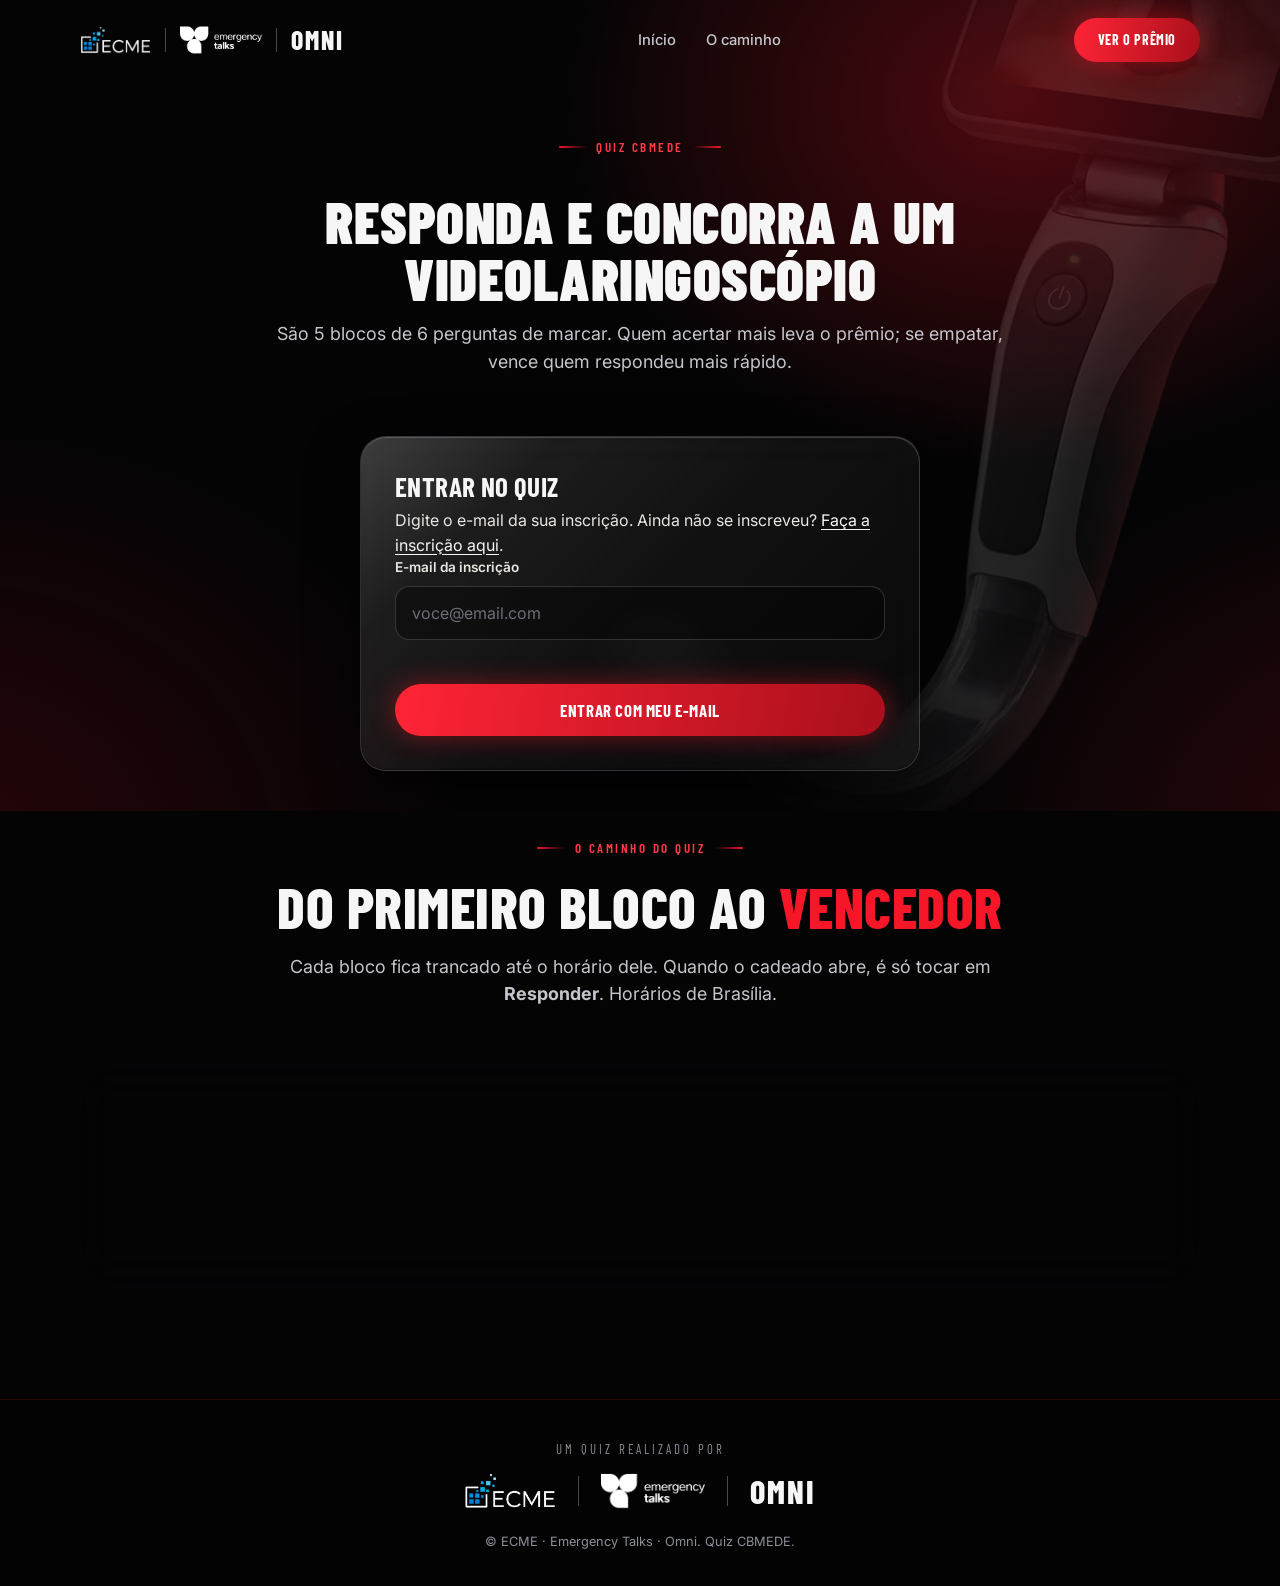
==== quiz.html @ 7b74f17c "Páginas separadas de inscrição e quiz, foto do videolaringoscópio, marcas no topo e rodapé, prêmio d" ====
<!DOCTYPE html>
<html lang="pt-BR">
<head>
<meta charset="UTF-8" />
<meta name="viewport" content="width=device-width, initial-scale=1.0" />
<title>Quiz CBMEDE · Responder ao quiz</title>
<meta name="description" content="Responda aos blocos de perguntas do Quiz CBMEDE e concorra a um videolaringoscópio." />
<meta name="robots" content="noindex" />
<meta name="theme-color" content="#040405" />
<link rel="icon" href="data:image/svg+xml,%3Csvg xmlns='http://www.w3.org/2000/svg' viewBox='0 0 32 32'%3E%3Crect width='32' height='32' rx='8' fill='%23040405'/%3E%3Cpath d='M3 17h5l2-7 3 13 3-9 2 3h8' fill='none' stroke='%23F51627' stroke-width='2' stroke-linecap='round' stroke-linejoin='round'/%3E%3C/svg%3E" />
<link rel="preconnect" href="https://fonts.googleapis.com" />
<link rel="preconnect" href="https://fonts.gstatic.com" crossorigin />
<link href="https://fonts.googleapis.com/css2?family=Barlow+Condensed:wght@400;500;600;700;800;900&family=Inter:wght@400;500;600;700&display=swap" rel="stylesheet" />
<link rel="stylesheet" href="css/estilo.css" />
</head>
<body data-page="quiz">
<div class="teste-flag">MODO TESTE · todos os blocos liberados</div>
<header class="header">
  <div class="container nav">
    <a href="index.html" class="brands" aria-label="Quiz CBMEDE: ECME, Emergency Talks e Omni"><img class="br-ecme" src="img/ecme.png" alt="ECME" /><i class="br-sep"></i><img src="img/emergency-logo.png" alt="Emergency Talks" /><i class="br-sep"></i><span class="br-word">Omni</span></a>
    <nav class="nav-links" aria-label="Seções">
      <a href="index.html">Início</a>
      <a href="#caminho">O caminho</a>
    </nav>
    <div class="nav-cta"><a href="index.html#premios" class="btn btn-primary">Ver o prêmio</a></div>
    <button class="hamburger" id="hamburger" aria-label="Abrir menu"><svg viewBox="0 0 24 24" fill="none" stroke="currentColor" stroke-width="2" stroke-linecap="round"><path d="M4 7h16M4 12h16M4 17h16"/></svg></button>
  </div>
</header>
<div class="mobile-menu" id="mobileMenu">
  <button class="mm-close" id="mmClose" aria-label="Fechar menu"><svg width="20" height="20" viewBox="0 0 24 24" fill="none" stroke="currentColor" stroke-width="2" stroke-linecap="round"><path d="M6 6l12 12M18 6L6 18"/></svg></button>
  <a href="index.html">Início</a>
  <a href="#caminho">O caminho</a>
  <a href="index.html#premios" class="btn btn-primary">Ver o prêmio</a>
</div>


<main id="topo">
<!-- ACESSO AO QUIZ -->
<section class="quiz-top">
  <div class="hero-fx" aria-hidden="true"><img class="hero-vl" src="img/videolaringoscopio.png" alt="" /><div class="hero-aurora"></div></div>
  <div class="container">
    <div class="section-head center">
      <span class="eyebrow center">Quiz CBMEDE</span>
      <h1 class="quiz-h1">Responda e concorra a um <span class="accent">videolaringoscópio</span></h1>
      <p class="lead">São 5 blocos de 6 perguntas de marcar. Quem acertar mais leva o prêmio; se empatar, vence quem respondeu mais rápido.</p>
    </div>

    <div class="quiz-acesso glass" id="quizAcesso">
      <!-- já inscrito neste aparelho -->
      <div id="acessoOk" hidden></div>
      <!-- entrar com o e-mail da inscrição -->
      <form id="formEntrar" novalidate>
        <h3>Entrar no quiz</h3>
        <p class="fc-sub">Digite o e-mail da sua inscrição. Ainda não se inscreveu? <a href="index.html#inscricao" class="link-u">Faça a inscrição aqui</a>.</p>
        <div class="f-field"><label for="fEmail2">E-mail da inscrição</label><input id="fEmail2" name="email" type="email" autocomplete="email" inputmode="email" placeholder="voce@email.com" /></div>
        <p class="f-msg" id="msgEntrar" role="alert"></p>
        <button type="submit" class="btn btn-primary btn-block">Entrar com meu e-mail</button>
      </form>
    </div>

    <div class="quiz-agora" id="quizAgora" hidden></div>
  </div>
</section>

<!-- CAMINHO DO QUIZ -->
<section id="caminho" style="padding-top:20px">
  <div class="container">
    <div class="section-head center">
      <span class="eyebrow center">O caminho do quiz</span>
      <h2>Do primeiro bloco ao <span class="accent">vencedor</span></h2>
      <p class="lead">Cada bloco fica trancado até o horário dele. Quando o cadeado abre, é só tocar em <b>Responder</b>. Horários de Brasília.</p>
    </div>
    <div class="trilha glass" id="trilha" aria-live="polite"></div>
  </div>
</section>
</main>

<footer>
  <div class="container">
    <p class="foot-tag">Um quiz realizado por</p>
    <div class="brands brands-foot"><img class="br-ecme" src="img/ecme.png" alt="ECME" /><i class="br-sep"></i><img src="img/emergency-logo.png" alt="Emergency Talks" /><i class="br-sep"></i><span class="br-word">Omni</span></div>
    <p class="foot-copy">© ECME · Emergency Talks · Omni. Quiz CBMEDE.</p>
  </div>
</footer>

<!-- MODAL DO QUIZ -->
<div class="qz-modal" id="quizModal" hidden role="dialog" aria-modal="true" aria-label="Bloco do quiz">
  <div class="qz-card glass">
    <button class="qz-x" id="quizFechar" aria-label="Fechar"><svg viewBox="0 0 24 24" fill="none" stroke="currentColor" stroke-width="2.2" stroke-linecap="round"><path d="M6 6l12 12M18 6L6 18"/></svg></button>
    <div id="quizCorpo"></div>
  </div>
</div>
<div class="toast" id="toast" role="status" aria-live="polite"></div>

<script src="js/config.js"></script>
<script src="js/perguntas-demo.js"></script>
<script src="js/quiz.js"></script>
</body>
</html>
---- css/estilo.css ----
:root{
  --black:#040405;--black2:#0a0a0c;--graphite:#16161a;
  --red:#F51627;--red-dark:#A90F1B;--red-deep:#6F0710;--red-light:#FF3A49;
  --white:#F6F6F7;--white-warm:#EAE6E2;--gray-light:#C5C6CC;--gray-mid:#8E9098;
  --gold:#E8C9A0;--green:#3BD67A;
  --glass-bg:linear-gradient(135deg,rgba(255,255,255,.085),rgba(255,255,255,.022));
  --glass-bg-red:linear-gradient(135deg,rgba(245,22,39,.14),rgba(245,22,39,.03));
  --glass-border:rgba(255,255,255,.14);
  --glass-blur:blur(22px) saturate(150%);
  --glass-shadow:0 18px 50px rgba(0,0,0,.5),inset 0 1px 0 rgba(255,255,255,.2),inset 0 -1px 1px rgba(0,0,0,.35);
  --font-head:'Barlow Condensed',-apple-system,BlinkMacSystemFont,sans-serif;
  --font-body:'Inter',-apple-system,BlinkMacSystemFont,'Segoe UI',Helvetica,Arial,sans-serif;
  --maxw:1200px;--radius:22px;--glow:0 0 26px rgba(245,22,39,.45);--ease:cubic-bezier(.22,.61,.36,1);
}
*{margin:0;padding:0;box-sizing:border-box}
html{scroll-behavior:smooth;scroll-padding-top:90px;-webkit-text-size-adjust:100%}
body{font-family:var(--font-body);background:var(--black);color:var(--white-warm);line-height:1.55;overflow-x:hidden;-webkit-font-smoothing:antialiased}
body.no-scroll{overflow:hidden}
img{max-width:100%;display:block}
a{color:inherit;text-decoration:none}
ul{list-style:none}
button{font-family:inherit;cursor:pointer;border:none;background:none;color:inherit}
[hidden]{display:none!important}
::selection{background:var(--red);color:#fff}

h1,h2,h3,.eyebrow{font-family:var(--font-head);text-transform:uppercase}
h1{font-weight:900;line-height:.98;letter-spacing:.5px;color:var(--white)}
h2{font-weight:800;font-size:clamp(2.1rem,4.8vw,3.6rem);line-height:1.04;letter-spacing:.5px;color:var(--white)}
h2 .accent{color:var(--red)}
h3{font-weight:700;font-size:clamp(1.25rem,2.4vw,1.6rem);line-height:1.15;letter-spacing:.4px;color:var(--white)}
p{font-size:clamp(1rem,1.15vw,1.1rem)}
.lead{font-size:clamp(1.05rem,1.4vw,1.25rem);color:var(--gray-light)}
.eyebrow{display:inline-flex;align-items:center;gap:.6rem;font-weight:600;font-size:.82rem;letter-spacing:2.5px;color:var(--red-light)}
.eyebrow::before{content:"";width:28px;height:2px;background:linear-gradient(90deg,var(--red),transparent);border-radius:2px}
.eyebrow.center::after{content:"";width:28px;height:2px;background:linear-gradient(270deg,var(--red),transparent);border-radius:2px}
.container{width:100%;max-width:var(--maxw);margin:0 auto;padding:0 clamp(16px,5vw,40px)}
section{position:relative;padding:clamp(72px,9vw,120px) 0;z-index:1}
.section-head{max-width:780px;margin-bottom:clamp(40px,5vw,60px)}
.section-head.center{margin-left:auto;margin-right:auto;text-align:center}
.section-head .eyebrow{margin-bottom:18px}
.section-head h2{margin-bottom:16px}
.divider{height:1px;border:0;background:linear-gradient(90deg,transparent,rgba(245,22,39,.4),transparent);max-width:var(--maxw);margin:0 auto;position:relative;z-index:1}

/* ===== vidro ===== */
.glass{position:relative;background:var(--glass-bg);backdrop-filter:var(--glass-blur);-webkit-backdrop-filter:var(--glass-blur);border:1px solid var(--glass-border);border-radius:var(--radius);box-shadow:var(--glass-shadow);overflow:hidden}
.glass::before{content:"";position:absolute;inset:0;border-radius:inherit;pointer-events:none;background:linear-gradient(135deg,rgba(255,255,255,.2) 0%,rgba(255,255,255,.04) 22%,transparent 50%);opacity:.8}
.glass>*{position:relative;z-index:1}
.glass-red{background:var(--glass-bg-red);border-color:rgba(245,22,39,.34)}

/* ===== botões ===== */
.btn{display:inline-flex;align-items:center;justify-content:center;gap:.6rem;font-family:var(--font-head);font-weight:700;text-transform:uppercase;letter-spacing:.6px;font-size:1.05rem;padding:16px 34px;border-radius:999px;transition:transform .25s var(--ease),box-shadow .3s var(--ease),background .3s var(--ease),opacity .2s;white-space:nowrap;position:relative;overflow:hidden;text-align:center}
.btn svg{width:19px;height:19px;flex-shrink:0}
.btn-primary{color:#fff;background:linear-gradient(100deg,#FF2436 0%,#A90F1B 100%);box-shadow:var(--glow);animation:pulseGlow 2.8s ease-in-out infinite}
.btn-primary::after{content:"";position:absolute;inset:0;background:linear-gradient(120deg,transparent 30%,rgba(255,255,255,.28) 50%,transparent 70%);transform:translateX(-120%);transition:transform .7s var(--ease)}
.btn-primary:hover{background:linear-gradient(100deg,#FF3A49 0%,#F51627 100%);transform:translateY(-2px);box-shadow:0 0 38px rgba(245,22,39,.65)}
.btn-primary:hover::after{transform:translateX(120%)}
.btn-primary:disabled{opacity:.45;animation:none;box-shadow:none;transform:none;cursor:not-allowed}
@keyframes pulseGlow{0%,100%{box-shadow:0 0 16px rgba(245,22,39,.35)}50%{box-shadow:0 0 32px rgba(245,22,39,.62)}}
.btn-glass{color:var(--white);background:var(--glass-bg);backdrop-filter:var(--glass-blur);-webkit-backdrop-filter:var(--glass-blur);border:1px solid var(--glass-border)}
.btn-glass:hover{background:linear-gradient(135deg,rgba(255,255,255,.16),rgba(255,255,255,.05));transform:translateY(-2px)}
.btn-sm{padding:11px 22px;font-size:.92rem;animation:none}
.btn-lg{padding:19px 46px;font-size:1.15rem}
.btn-block{width:100%;white-space:normal}

/* ===== fundo animado ===== */
.bg-fx{position:fixed;inset:0;pointer-events:none;z-index:0;overflow:hidden}
.blob{position:absolute;border-radius:50%;filter:blur(70px);opacity:.55;mix-blend-mode:screen;will-change:transform}
.blob.b1{width:46vw;height:46vw;top:-12%;right:-8%;background:radial-gradient(circle at 35% 35%,rgba(245,22,39,.9),rgba(169,15,27,.25) 55%,transparent 72%);animation:drift1 22s ease-in-out infinite}
.blob.b2{width:40vw;height:40vw;bottom:-14%;left:-10%;background:radial-gradient(circle,rgba(111,7,16,.85),rgba(245,22,39,.18) 55%,transparent 72%);animation:drift2 27s ease-in-out infinite}
.blob.b3{width:30vw;height:30vw;top:38%;left:42%;background:radial-gradient(circle,rgba(245,22,39,.45),transparent 68%);animation:drift3 19s ease-in-out infinite}
@keyframes drift1{0%,100%{transform:translate(0,0) scale(1)}50%{transform:translate(-7vw,6vh) scale(1.18)}}
@keyframes drift2{0%,100%{transform:translate(0,0) scale(1)}50%{transform:translate(6vw,-5vh) scale(1.22)}}
@keyframes drift3{0%,100%{transform:translate(0,0) scale(1)}33%{transform:translate(5vw,4vh) scale(1.1)}66%{transform:translate(-4vw,-6vh) scale(.92)}}
.bg-grain{position:absolute;inset:0;opacity:.5;background:repeating-linear-gradient(0deg,rgba(255,255,255,.015) 0 1px,transparent 1px 3px);mix-blend-mode:overlay}

/* ===== header ===== */
.header{position:fixed;top:0;left:0;right:0;z-index:100;transition:background .35s,padding .35s,border-color .35s;border-bottom:1px solid transparent;padding:18px 0}
.header.scrolled{background:rgba(4,4,5,.62);backdrop-filter:blur(16px) saturate(150%);-webkit-backdrop-filter:blur(16px) saturate(150%);border-bottom-color:rgba(245,22,39,.2);padding:12px 0}
.nav{display:flex;align-items:center;justify-content:space-between;gap:20px}
.logo img{height:34px;width:auto}
.nav-links{display:flex;align-items:center;gap:30px}
.nav-links a{font-size:.92rem;font-weight:500;color:var(--gray-light);transition:color .25s;position:relative}
.nav-links a::after{content:"";position:absolute;left:0;bottom:-6px;width:0;height:2px;background:var(--red);transition:width .25s;border-radius:2px}
.nav-links a:hover{color:var(--white)}
.nav-links a:hover::after{width:100%}
.nav-cta .btn{padding:11px 24px;font-size:.88rem;animation:none}
.hamburger{display:none;width:44px;height:44px;border-radius:12px;border:1px solid rgba(245,22,39,.35);align-items:center;justify-content:center}
.hamburger svg{width:24px;height:24px}
.mobile-menu{position:fixed;inset:0;z-index:150;background:rgba(4,4,5,.94);backdrop-filter:blur(16px);display:flex;flex-direction:column;justify-content:center;align-items:center;gap:6px;opacity:0;visibility:hidden;transition:opacity .35s,visibility .35s}
.mobile-menu.open{opacity:1;visibility:visible}
.mobile-menu a{font-family:var(--font-head);text-transform:uppercase;font-size:1.6rem;letter-spacing:1px;color:var(--white);padding:10px 0}
.mobile-menu .btn{margin-top:22px;animation:none;font-size:1.05rem}
.mm-close{position:absolute;top:20px;right:20px;width:44px;height:44px;border-radius:50%;border:1px solid rgba(245,22,39,.4);display:flex;align-items:center;justify-content:center}

/* ===== hero ===== */
.hero{min-height:100svh;display:flex;align-items:center;padding-top:130px;padding-bottom:80px;overflow:hidden}
.hero-fx{position:absolute;inset:0;z-index:0;pointer-events:none;overflow:hidden}
.hero-aurora{position:absolute;inset:-25%;background:radial-gradient(40% 50% at 70% 25%,rgba(245,22,39,.3),transparent 60%),radial-gradient(44% 56% at 14% 86%,rgba(111,7,16,.32),transparent 62%),radial-gradient(40% 50% at 90% 85%,rgba(169,15,27,.24),transparent 62%);animation:auroraPulse 8s ease-in-out infinite}
@keyframes auroraPulse{0%,100%{opacity:.7;transform:scale(1)}50%{opacity:1;transform:scale(1.06)}}
.hero-scan{position:absolute;top:0;bottom:0;left:-40%;width:40%;background:linear-gradient(90deg,transparent,rgba(245,22,39,.08),transparent);animation:scanX 7.5s ease-in-out infinite}
@keyframes scanX{0%{left:-40%}100%{left:110%}}
.hero-ecg{position:absolute;left:0;right:0;top:70%;height:22%;opacity:.35;animation:auroraPulse 3.2s ease-in-out infinite}
.hero-ecg svg{width:100%;height:100%}
.hero-ecg path{fill:none;stroke:var(--red);stroke-width:2;stroke-linecap:round;stroke-linejoin:round;filter:drop-shadow(0 0 10px rgba(245,22,39,.85))}
.hero-grid{position:relative;z-index:2;display:grid;grid-template-columns:minmax(0,1.1fr) minmax(0,.9fr);gap:clamp(30px,5vw,70px);align-items:center}
.hero-kicker{display:inline-flex;align-items:center;gap:10px;font-family:var(--font-head);text-transform:uppercase;letter-spacing:2.5px;font-size:.8rem;font-weight:600;color:var(--white);padding:9px 18px;border-radius:999px;background:linear-gradient(90deg,rgba(245,22,39,.18),rgba(245,22,39,.03));border:1px solid rgba(245,22,39,.42);margin-bottom:24px;box-shadow:0 0 24px rgba(245,22,39,.18)}
.hero-kicker i{width:7px;height:7px;border-radius:50%;background:var(--red);box-shadow:0 0 10px var(--red);animation:blink 1.4s ease-in-out infinite;flex-shrink:0}
@keyframes blink{0%,100%{opacity:1}50%{opacity:.2}}
.hero-pre{font-family:var(--font-head);text-transform:uppercase;font-weight:600;letter-spacing:1px;font-size:clamp(1.1rem,1.9vw,1.45rem);color:var(--gray-light);margin-bottom:10px}
.hero-pre b{color:var(--white);font-weight:700}
.hero h1{font-size:clamp(2.1rem,4.5vw,4.1rem);margin-bottom:22px;text-wrap:balance;background:linear-gradient(100deg,#fff 18%,#c7ccd6 42%,#fff 64%,#fff 100%);background-size:220% auto;-webkit-background-clip:text;background-clip:text;-webkit-text-fill-color:transparent;color:transparent;animation:sheen 7s linear infinite}
.hero h1 .accent{-webkit-text-fill-color:var(--red);color:var(--red);text-shadow:0 0 36px rgba(245,22,39,.55);display:inline-block}
@keyframes sheen{to{background-position:-220% center}}
.hero-sub{font-size:clamp(1.05rem,1.5vw,1.28rem);color:var(--gray-light);max-width:600px;margin-bottom:30px}
.hero-sub b{color:var(--white);font-weight:600}
.hero-cta{display:flex;flex-wrap:wrap;gap:14px;margin-bottom:30px}
.hero-facts{display:flex;flex-wrap:wrap;gap:10px}
.hero-facts span{display:inline-flex;align-items:center;gap:8px;font-size:.88rem;color:var(--white-warm);padding:8px 14px;border-radius:999px;background:rgba(255,255,255,.04);border:1px solid rgba(255,255,255,.1)}
.hero-facts svg{width:16px;height:16px;color:var(--red)}

/* status do bloco (topo) */
.hero-status{margin-top:28px;display:flex;align-items:center;justify-content:space-between;gap:18px;padding:18px 22px;border-radius:20px;max-width:600px;flex-wrap:wrap}
.hero-status small{display:block;font-family:var(--font-head);text-transform:uppercase;letter-spacing:2px;font-size:.72rem;color:var(--red-light)}
.hero-status b{display:block;font-family:var(--font-head);text-transform:uppercase;font-size:1.25rem;color:var(--white);letter-spacing:.4px;line-height:1.15}
.hero-status span{font-size:.86rem;color:var(--gray-light)}
.hero-status.is-live{justify-content:flex-start}
.hero-status.is-live>div{flex:1;min-width:180px}
.hst-dot{width:12px;height:12px;border-radius:50%;background:var(--red);box-shadow:0 0 0 0 rgba(245,22,39,.6);animation:ping 1.8s ease-out infinite;flex-shrink:0}
@keyframes ping{0%{box-shadow:0 0 0 0 rgba(245,22,39,.5)}70%,100%{box-shadow:0 0 0 14px rgba(245,22,39,0)}}
.cd{display:flex;gap:8px}
.cd div{min-width:54px;text-align:center;padding:8px 6px;border-radius:12px;background:rgba(0,0,0,.35);border:1px solid rgba(245,22,39,.25)}
.cd b{font-size:1.5rem;color:var(--red);font-weight:800;line-height:1}
.cd span{display:block;font-size:.62rem;text-transform:uppercase;letter-spacing:1px;color:var(--gray-mid);margin-top:3px}

/* card do prêmio (topo) */
.hero-form{position:relative;max-width:520px;margin:0 auto;width:100%;scroll-margin-top:90px}
.prize-stage{position:relative;max-width:460px;margin:0 auto;width:100%}
.prize-card{padding:28px 26px 26px;border-radius:28px;text-align:center;background:linear-gradient(160deg,rgba(28,8,10,.75),rgba(8,8,10,.6));border-color:rgba(245,22,39,.3)}
.prize-card .pc-glow{position:absolute;inset:0;background:radial-gradient(circle at 50% 38%,rgba(245,22,39,.32),transparent 58%);pointer-events:none}
.prize-card .pc-tag{display:inline-flex;align-items:center;gap:8px;font-family:var(--font-head);text-transform:uppercase;letter-spacing:2px;font-size:.78rem;color:var(--gold);border:1px solid rgba(232,201,160,.35);border-radius:999px;padding:7px 15px;margin-bottom:10px}
.prize-card .pc-tag svg{width:15px;height:15px}
.vl-svg{width:100%;height:auto;max-height:330px;margin:4px auto 6px;filter:drop-shadow(0 20px 40px rgba(0,0,0,.6))}
.vl-svg .scr-glow{animation:auroraPulse 3s ease-in-out infinite;transform-origin:center}
.prize-card h3{font-size:clamp(1.6rem,3vw,2.1rem);line-height:1}
.prize-card h3 b{color:var(--red)}
.prize-card p{font-size:.92rem;color:var(--gray-light);margin-top:8px}
.float-chip{position:absolute;z-index:20;display:flex;align-items:center;gap:10px;padding:12px 16px;border-radius:16px;background:var(--glass-bg);backdrop-filter:var(--glass-blur);-webkit-backdrop-filter:var(--glass-blur);border:1px solid var(--glass-border);box-shadow:0 14px 40px rgba(0,0,0,.5)}
.float-chip .fc-ic{width:36px;height:36px;border-radius:11px;display:flex;align-items:center;justify-content:center;background:linear-gradient(180deg,rgba(245,22,39,.9),rgba(169,15,27,.9));flex-shrink:0}
.float-chip .fc-ic svg{width:19px;height:19px;color:#fff}
.float-chip b{font-family:var(--font-head);font-size:1.35rem;line-height:.9;color:var(--white);display:block}
.float-chip span{font-size:.66rem;letter-spacing:.5px;color:var(--gray-light);text-transform:uppercase}
.float-chip.fc1{top:-18px;left:-30px;animation:floaty 5.5s ease-in-out infinite}
.float-chip.fc2{top:46%;right:-30px;animation:floaty 5.5s ease-in-out infinite .9s}
@keyframes floaty{0%,100%{transform:translateY(0)}50%{transform:translateY(-10px)}}

/* ===== marquee ===== */
.marquee{position:relative;z-index:1;border-top:1px solid rgba(245,22,39,.18);border-bottom:1px solid rgba(245,22,39,.18);padding:16px 0;overflow:hidden;white-space:nowrap;background:rgba(8,4,5,.4)}
.marquee-track{display:inline-flex;gap:40px;animation:marquee 30s linear infinite}
.marquee-track span{font-family:var(--font-head);text-transform:uppercase;letter-spacing:2px;font-size:1.02rem;color:var(--gray-light);display:inline-flex;align-items:center;gap:40px}
.marquee-track span::after{content:"●";color:var(--red);font-size:.6rem}
@keyframes marquee{from{transform:translateX(0)}to{transform:translateX(-50%)}}

/* ===== como funciona ===== */
.steps{display:grid;grid-template-columns:repeat(4,1fr);gap:20px;counter-reset:passo}
.step{padding:30px 26px;transition:transform .35s var(--ease),border-color .35s}
.step:hover{transform:translateY(-6px);border-color:rgba(245,22,39,.4)}
.step .s-n{font-family:var(--font-head);font-weight:900;font-size:3.2rem;line-height:1;color:transparent;-webkit-text-stroke:1.5px rgba(245,22,39,.7);margin-bottom:14px}
.step .s-ic{position:absolute;top:28px;right:24px;width:46px;height:46px;border-radius:14px;display:flex;align-items:center;justify-content:center;background:linear-gradient(180deg,rgba(245,22,39,.2),rgba(111,7,16,.18));border:1px solid rgba(245,22,39,.42)}
.step .s-ic svg{width:23px;height:23px;color:var(--red)}
.step h3{font-size:1.3rem;margin-bottom:8px}
.step p{font-size:.95rem;color:var(--gray-light)}

.ag-nota{margin-top:26px;font-size:.92rem;color:var(--gray-mid);text-align:center}

/* ===== inscrição ===== */
.insc-grid{display:grid;grid-template-columns:.95fr 1.05fr;gap:clamp(28px,5vw,64px);align-items:start}
.insc-info .lead{margin-bottom:26px}
.check-list{display:flex;flex-direction:column;gap:14px}
.check-list li{display:flex;gap:13px;align-items:flex-start;color:var(--white-warm)}
.check-list .ck{flex-shrink:0;width:26px;height:26px;border-radius:8px;display:flex;align-items:center;justify-content:center;background:rgba(245,22,39,.14);border:1px solid rgba(245,22,39,.4);margin-top:1px}
.check-list .ck svg{width:15px;height:15px;color:var(--red-light)}
.form-card{padding:clamp(24px,3.4vw,38px);border-radius:26px}
.form-card h3{font-size:1.7rem;margin-bottom:6px}
.form-card .fc-sub{font-size:.95rem;color:var(--gray-light);margin-bottom:22px}
.f-row{display:grid;grid-template-columns:1fr 1fr;gap:14px}
.f-field{display:flex;flex-direction:column;gap:7px;margin-bottom:14px}
.f-field label{font-size:.85rem;font-weight:600;color:var(--white-warm)}
.f-field input,.f-field select{width:100%;font:inherit;font-size:1rem;color:var(--white);background:rgba(0,0,0,.38);border:1px solid rgba(255,255,255,.16);border-radius:14px;padding:14px 16px;outline:none;transition:border-color .2s,box-shadow .2s;-webkit-appearance:none;appearance:none}
.f-field select{background-image:url("data:image/svg+xml,%3Csvg xmlns='http://www.w3.org/2000/svg' viewBox='0 0 24 24' fill='none' stroke='%23C5C6CC' stroke-width='2'%3E%3Cpolyline points='6 9 12 15 18 9'/%3E%3C/svg%3E");background-repeat:no-repeat;background-position:right 14px center;background-size:18px;padding-right:42px}
.f-field select option{background:#111;color:#fff}
.f-field input::placeholder{color:#6d6f77}
.f-field input:focus,.f-field select:focus{border-color:var(--red);box-shadow:0 0 0 3px rgba(245,22,39,.2)}
.f-check{display:flex;gap:11px;align-items:flex-start;font-size:.88rem;color:var(--gray-light);margin-bottom:12px;cursor:pointer}
.f-check input{width:20px;height:20px;accent-color:var(--red);flex-shrink:0;margin-top:1px}
.f-check a{color:var(--red-light);text-decoration:underline}
.f-msg{min-height:1.4em;font-size:.9rem;margin:6px 0 10px}
.f-msg.erro{color:#ff6b77}
.f-alt{margin-top:16px;text-align:center;font-size:.9rem;color:var(--gray-light)}
.f-alt a{color:var(--white);text-decoration:underline;text-underline-offset:3px}
/* painel do inscrito */
.pi-head{display:flex;gap:16px;align-items:center;margin-bottom:16px}
.pi-ok{width:52px;height:52px;border-radius:50%;display:flex;align-items:center;justify-content:center;background:rgba(59,214,122,.14);border:1px solid rgba(59,214,122,.5);flex-shrink:0}
.pi-ok svg{width:24px;height:24px;color:var(--green)}
.pi-head small{font-family:var(--font-head);text-transform:uppercase;letter-spacing:2px;font-size:.74rem;color:var(--green)}
.pi-head h3{font-size:1.7rem;margin:0}
.pi-head span{font-size:.88rem;color:var(--gray-mid);word-break:break-all}
.pi-sub{font-size:.95rem;color:var(--gray-light);margin-bottom:18px}
.pi-sub b{color:var(--white)}
.pi-box{padding:20px;border-radius:18px;background:rgba(0,0,0,.3);border:1px solid rgba(255,255,255,.1);display:flex;flex-direction:column;gap:4px}
.pi-box.pi-live{border-color:rgba(245,22,39,.5);background:linear-gradient(135deg,rgba(245,22,39,.14),rgba(0,0,0,.3))}
.pi-box small{font-family:var(--font-head);text-transform:uppercase;letter-spacing:2px;font-size:.72rem;color:var(--red-light)}
.pi-box b{font-family:var(--font-head);text-transform:uppercase;font-size:1.3rem;color:var(--white);letter-spacing:.4px}
.pi-box span{font-size:.9rem;color:var(--gray-light);margin-bottom:12px}
.pi-sair{margin-top:16px;font-size:.84rem;color:var(--gray-mid);text-decoration:underline;text-underline-offset:3px}

/* ===== prêmios ===== */
.pz-grid{display:grid;grid-template-columns:1.25fr 1fr;gap:22px;align-items:stretch}
.pz-main{display:grid;grid-template-columns:.9fr 1.1fr;gap:10px;align-items:center;padding:clamp(26px,3.6vw,40px);border-color:rgba(245,22,39,.35);background:linear-gradient(135deg,rgba(28,8,10,.8),rgba(8,8,10,.6))}
.pz-main .vl-svg{max-height:260px}
.pz-pos{display:inline-block;font-family:var(--font-head);text-transform:uppercase;letter-spacing:2px;font-size:.78rem;color:var(--gold);border:1px solid rgba(232,201,160,.35);border-radius:999px;padding:6px 14px;margin-bottom:14px}
.pz-main h3{font-size:clamp(1.9rem,3.4vw,2.6rem);line-height:1;margin-bottom:12px}
.pz-main p,.pz-item p{color:var(--gray-light);font-size:.98rem}
.pz-side{display:flex;flex-direction:column;gap:22px}
.pz-item{padding:28px 26px;flex:1}
.pz-item h3{margin-bottom:8px}

/* ===== regulamento (FAQ) ===== */
.faq-list{max-width:860px;margin:0 auto;display:flex;flex-direction:column;gap:12px}
.faq-item{border-radius:18px;background:var(--glass-bg);border:1px solid var(--glass-border);overflow:hidden;transition:border-color .3s}
.faq-item.open{border-color:rgba(245,22,39,.45)}
.faq-q{width:100%;display:flex;justify-content:space-between;align-items:center;gap:18px;padding:20px 22px;text-align:left;font-family:var(--font-head);text-transform:uppercase;letter-spacing:.4px;font-size:1.12rem;font-weight:600;color:var(--white)}
.faq-q .pm{width:30px;height:30px;border-radius:50%;border:1px solid rgba(245,22,39,.45);display:flex;align-items:center;justify-content:center;flex-shrink:0;transition:transform .3s,background .3s}
.faq-q .pm svg{width:15px;height:15px;color:var(--red-light)}
.faq-item.open .pm{transform:rotate(45deg);background:rgba(245,22,39,.18)}
.faq-a{display:grid;grid-template-rows:0fr;transition:grid-template-rows .35s var(--ease)}
.faq-item.open .faq-a{grid-template-rows:1fr}
.faq-a>div{overflow:hidden}
.faq-a p{padding:0 22px 20px;color:var(--gray-light);font-size:.98rem}

/* ===== CTA final + rodapé ===== */
.cta-box{text-align:center;padding:clamp(40px,6vw,72px) clamp(22px,5vw,60px);border-radius:30px;background:linear-gradient(135deg,rgba(245,22,39,.2),rgba(10,8,9,.7));border-color:rgba(245,22,39,.4)}
.cta-box h2{margin-bottom:14px}
.cta-box .lead{max-width:620px;margin:0 auto 28px}
.cta-box .hero-cta{justify-content:center;margin-bottom:0}
footer{position:relative;z-index:1;border-top:1px solid rgba(245,22,39,.18);padding:40px 0 34px;background:rgba(4,4,5,.7)}
.foot{display:flex;justify-content:space-between;align-items:center;gap:24px;flex-wrap:wrap}
.foot img{height:30px;width:auto}
.foot-links{display:flex;gap:22px;flex-wrap:wrap;font-size:.9rem;color:var(--gray-light)}
.foot-links a:hover{color:var(--white)}
.foot-copy{margin-top:22px;font-size:.8rem;color:var(--gray-mid)}

/* ===== modal do quiz ===== */
.qz-modal{position:fixed;inset:0;z-index:200;display:flex;align-items:center;justify-content:center;padding:16px;background:rgba(2,2,3,.78);backdrop-filter:blur(10px);-webkit-backdrop-filter:blur(10px);opacity:0;transition:opacity .3s}
.qz-modal.open{opacity:1}
.qz-card{width:100%;max-width:640px;max-height:calc(100svh - 32px);overflow-y:auto;padding:clamp(24px,4vw,38px);border-radius:28px;background:linear-gradient(160deg,rgba(26,8,10,.96),rgba(8,8,10,.97));border-color:rgba(245,22,39,.35);transform:translateY(16px) scale(.98);transition:transform .35s var(--ease)}
.qz-modal.open .qz-card{transform:none}
.qz-x{position:absolute;top:16px;right:16px;z-index:3;width:40px;height:40px;border-radius:50%;border:1px solid rgba(255,255,255,.18);display:flex;align-items:center;justify-content:center;color:var(--white)}
.qz-x svg{width:18px;height:18px}
.qz-head{padding-right:46px;margin-bottom:20px}
.qz-tag{font-family:var(--font-head);text-transform:uppercase;letter-spacing:2px;font-size:.76rem;color:var(--red-light)}
.qz-head h3{font-size:1.7rem;margin-top:4px}
.qz-intro p{color:var(--white-warm);margin-bottom:14px}
.qz-intro ul{display:flex;flex-direction:column;gap:8px;margin-bottom:24px}
.qz-intro li{position:relative;padding-left:20px;font-size:.94rem;color:var(--gray-light)}
.qz-intro li::before{content:"";position:absolute;left:4px;top:.62em;width:6px;height:6px;border-radius:50%;background:var(--red)}
.qz-prog{display:flex;align-items:center;gap:14px;margin-bottom:18px}
.qz-prog span{font-family:var(--font-head);text-transform:uppercase;letter-spacing:1px;font-size:.86rem;color:var(--gray-light);white-space:nowrap}
.qz-bar{flex:1;height:6px;border-radius:6px;background:rgba(255,255,255,.08);overflow:hidden}
.qz-bar i{display:block;height:100%;background:linear-gradient(90deg,var(--red-dark),var(--red));border-radius:6px;box-shadow:0 0 12px rgba(245,22,39,.6);transition:width .5s var(--ease)}
.qz-q{font-size:clamp(1.1rem,2.2vw,1.3rem);font-weight:600;color:var(--white);line-height:1.45;margin-bottom:20px}
.qz-ops{display:flex;flex-direction:column;gap:10px;margin-bottom:22px}
.qz-op{display:flex;align-items:center;gap:14px;width:100%;text-align:left;padding:14px 16px;border-radius:16px;background:rgba(255,255,255,.04);border:1px solid rgba(255,255,255,.12);font-size:1rem;color:var(--white-warm);transition:border-color .2s,background .2s,transform .2s}
.qz-op:hover{border-color:rgba(245,22,39,.5);transform:translateX(3px)}
.qz-op.sel{border-color:var(--red);background:linear-gradient(135deg,rgba(245,22,39,.22),rgba(245,22,39,.06));color:#fff;box-shadow:0 0 22px rgba(245,22,39,.22)}
.qz-l{width:34px;height:34px;border-radius:10px;display:flex;align-items:center;justify-content:center;flex-shrink:0;font-family:var(--font-head);font-weight:800;font-size:1.1rem;background:rgba(0,0,0,.35);border:1px solid rgba(255,255,255,.16);color:var(--white)}
.qz-op.sel .qz-l{background:var(--red);border-color:var(--red)}
.qz-load{display:flex;align-items:center;gap:14px;padding:30px 0;color:var(--gray-light)}
.spin{width:26px;height:26px;border-radius:50%;border:3px solid rgba(245,22,39,.25);border-top-color:var(--red);animation:spin .8s linear infinite;flex-shrink:0}
@keyframes spin{to{transform:rotate(360deg)}}
.qz-fim{text-align:center;display:flex;flex-direction:column;align-items:center;gap:12px}
.qz-fim-ic{width:70px;height:70px;border-radius:50%;display:flex;align-items:center;justify-content:center;background:rgba(59,214,122,.14);border:1px solid rgba(59,214,122,.5);margin-bottom:4px}
.qz-fim-ic svg{width:34px;height:34px;color:var(--green)}
.qz-fim.erro .qz-fim-ic{background:rgba(245,22,39,.14);border-color:rgba(245,22,39,.5)}
.qz-fim.erro .qz-fim-ic svg{color:var(--red-light)}
.qz-fim h3{font-size:1.8rem}
.qz-fim p{color:var(--gray-light)}
.qz-fim p b{color:var(--white)}
.qz-obs{font-size:.88rem!important;color:var(--gray-mid)!important}
.qz-fim .btn{margin-top:6px}

.toast{position:fixed;left:50%;bottom:24px;z-index:300;transform:translate(-50%,30px);opacity:0;pointer-events:none;max-width:calc(100% - 32px);padding:14px 20px;border-radius:14px;background:rgba(20,8,10,.95);border:1px solid rgba(245,22,39,.45);color:#fff;font-size:.95rem;box-shadow:0 18px 40px rgba(0,0,0,.6);transition:transform .35s var(--ease),opacity .35s}
.toast.show{opacity:1;transform:translate(-50%,0)}
.teste-flag{display:none}
.modo-teste .teste-flag{display:block;position:fixed;top:0;left:50%;transform:translateX(-50%);z-index:400;background:#ffcc00;color:#000;font-size:.75rem;font-weight:700;padding:4px 12px;border-radius:0 0 10px 10px}

/* fade-in */
.fade-in{opacity:0;transform:translateY(26px);transition:opacity .8s var(--ease),transform .8s var(--ease)}
.fade-in.visible{opacity:1;transform:none}

/* ===== abas e campos do formulário ===== */
.f-tabs{display:grid;grid-template-columns:1fr 1fr;gap:6px;padding:5px;border-radius:16px;background:rgba(0,0,0,.4);border:1px solid rgba(255,255,255,.12);margin-bottom:22px}
.f-tabs[hidden]{display:none}
.f-tabs button{padding:11px 8px;border-radius:12px;font-family:var(--font-head);text-transform:uppercase;letter-spacing:.6px;font-size:1rem;font-weight:600;color:var(--gray-light);transition:color .25s,background .25s,box-shadow .25s}
.f-tabs button.on{color:#fff;background:linear-gradient(180deg,var(--red),var(--red-dark));box-shadow:0 6px 18px rgba(245,22,39,.35)}
.f-set{border:0;padding:0;margin:0 0 16px;min-width:0}
.f-set legend{font-size:.85rem;font-weight:600;color:var(--white-warm);padding:0;margin-bottom:2px}
.f-hint{display:block;font-size:.8rem;color:var(--gray-mid);margin-bottom:10px}
.f-chips{display:flex;flex-wrap:wrap;gap:8px}
.f-chip{position:relative;cursor:pointer}
.f-chip input{position:absolute;opacity:0;pointer-events:none}
.f-chip span{display:block;padding:9px 13px;border-radius:999px;font-size:.84rem;line-height:1.25;color:var(--gray-light);background:rgba(255,255,255,.04);border:1px solid rgba(255,255,255,.16);transition:border-color .2s,background .2s,color .2s}
.f-chip:hover span{border-color:rgba(245,22,39,.5)}
.f-chip input:checked+span{color:#fff;border-color:var(--red);background:linear-gradient(135deg,rgba(245,22,39,.3),rgba(245,22,39,.08))}
.f-chip input:focus-visible+span{box-shadow:0 0 0 3px rgba(245,22,39,.3)}
.btn:disabled{opacity:.4;cursor:not-allowed}

/* ===== trilha: o caminho até o vencedor ===== */
.trilha{--pad:clamp(14px,3vw,34px);position:relative;padding:34px var(--pad) 30px;border-radius:28px}
.tl-line{position:absolute;top:59px;left:calc(var(--pad) + (100% - 2 * var(--pad)) / 12);right:calc(var(--pad) + (100% - 2 * var(--pad)) / 12);height:4px;border-radius:4px;background:rgba(255,255,255,.1)}
.tl-line i{display:block;height:100%;width:var(--p,0%);border-radius:4px;background:linear-gradient(90deg,var(--red-dark),var(--red-light));box-shadow:0 0 14px rgba(245,22,39,.7);transition:width 1s linear,height 1s linear}
.tl-nodes{position:relative;z-index:1;display:grid;grid-template-columns:repeat(6,minmax(0,1fr));gap:8px;margin:0;padding:0;list-style:none}
.tl-node{display:flex;flex-direction:column;align-items:center;text-align:center;gap:6px;min-width:0}
.tl-ic{width:54px;height:54px;border-radius:50%;display:flex;align-items:center;justify-content:center;background:#121216;border:2px solid rgba(255,255,255,.2);color:var(--gray-mid);transition:all .4s var(--ease)}
.tl-ic svg{width:24px;height:24px}
.tl-t{font-family:var(--font-head);text-transform:uppercase;font-size:1.2rem;letter-spacing:.5px;color:var(--white);line-height:1;margin-top:4px}
.tl-h{display:block}
.tl-when{font-size:.82rem;line-height:1.35;color:var(--gray-light)}
.tl-sub{font-size:.78rem;color:var(--gray-mid)}
.tl-next{color:var(--gold)}
.tl-next b{font-variant-numeric:tabular-nums;color:var(--white)}
.tl-ok{color:var(--green)}
.tl-node .btn{margin-top:2px}
.tl-node.st-aberta .tl-ic{color:#fff;border-color:var(--red);background:linear-gradient(180deg,var(--red),var(--red-dark));box-shadow:0 0 0 6px rgba(245,22,39,.16),0 0 28px rgba(245,22,39,.6);animation:tlpulse 2s ease-in-out infinite}
.tl-node.st-respondida .tl-ic{color:var(--green);border-color:rgba(59,214,122,.65);background:rgba(59,214,122,.12)}
.tl-node.st-encerrada .tl-ic{opacity:.55}
.tl-final.st-futura .tl-ic{color:var(--gold);border-color:rgba(232,201,160,.55)}
@keyframes tlpulse{0%,100%{box-shadow:0 0 0 6px rgba(245,22,39,.16),0 0 24px rgba(245,22,39,.5)}50%{box-shadow:0 0 0 11px rgba(245,22,39,.06),0 0 36px rgba(245,22,39,.75)}}

/* ===== realizadores ===== */
.rz-grid{display:grid;grid-template-columns:repeat(3,1fr);gap:18px;max-width:980px;margin:0 auto}
.rz-card{padding:28px 24px;border-radius:22px;text-align:center;display:flex;flex-direction:column;align-items:center;gap:12px}
.rz-logo{height:84px;width:100%;display:flex;align-items:center;justify-content:center}
.rz-logo img{max-height:84px;max-width:100%;width:auto;height:auto;object-fit:contain}
.rz-word{font-family:var(--font-head);font-size:2.6rem;font-weight:800;text-transform:uppercase;letter-spacing:2px;color:var(--white)}
.rz-card h3{font-size:1.25rem}
.rz-card p{font-size:.93rem;color:var(--gray-light)}

/* ===== quiz: perguntas que deslizam na horizontal ===== */
.qz-view{overflow:hidden;touch-action:pan-y}
.qz-track{display:flex;transition:transform .45s var(--ease)}
.qz-slide{flex:0 0 100%;min-width:0;padding:2px}
.qz-nav{display:grid;grid-template-columns:1fr 1.6fr;gap:12px;margin-top:6px}
.qz-h{font-size:1.9rem;margin-bottom:10px}
.qz-card-sm{max-width:480px}

/* ===== responsivo ===== */
@media (max-width:1024px){
  .nav-links{display:none}
  .hamburger{display:flex}
  .hero-grid{grid-template-columns:1fr}
  .hero-copy{text-align:center;display:flex;flex-direction:column;align-items:center}
  .hero-cta,.hero-facts{justify-content:center}
  .hero-status{text-align:left;width:100%}
  .steps{grid-template-columns:repeat(2,1fr)}
  .insc-grid,.pz-grid{grid-template-columns:1fr}
}
@media (max-width:760px){
  .nav-cta{display:none}
  .steps{grid-template-columns:1fr}
  .trilha{--pad:18px;padding:26px 18px 24px}
  .tl-nodes{grid-template-columns:1fr;gap:0}
  .tl-node{display:grid;grid-template-columns:54px 1fr;column-gap:16px;row-gap:2px;align-content:center;align-items:center;justify-items:start;text-align:left;min-height:92px}
  .tl-ic{grid-row:1 / span 3;align-self:center}
  .tl-h{display:inline}
  .tl-h::before{content:" · "}
  .tl-line{top:72px;bottom:70px;left:calc(var(--pad) + 25px);right:auto;width:4px;height:auto}
  .tl-line i{width:100%;height:var(--p,0%)}
  .rz-grid{grid-template-columns:1fr}
  #quizModal{padding:0}
  #quizModal .qz-card{max-width:none;height:100svh;max-height:100svh;border-radius:0;display:flex;flex-direction:column;justify-content:center;padding-top:64px}
  .steps{grid-template-columns:1fr}
  .f-row{grid-template-columns:1fr;gap:0}
  .pz-main{grid-template-columns:1fr;text-align:center}
  .float-chip.fc1{left:-6px;top:-14px}
  .float-chip.fc2{right:-6px}
  .hero-status{justify-content:center}
  .hero-status .hst-txt{text-align:center;width:100%}
  .cd{width:100%;justify-content:center}
  .cd div{flex:1;min-width:0}
  .hero-cta .btn{width:100%}
}
@media (max-width:420px){
  .float-chip{padding:9px 12px}
  .float-chip .fc-ic{width:30px;height:30px}
  .float-chip b{font-size:1.1rem}
  .float-chip.fc2{top:40%}
}
@media (prefers-reduced-motion:reduce){
  *,*::before,*::after{animation:none!important;transition:none!important}
  .fade-in{opacity:1;transform:none}
}

/* ===== marcas (topo e rodapé) ===== */
.brands{display:flex;align-items:center;gap:14px;min-width:0}
.brands img{height:30px;width:auto;display:block}
.brands .br-ecme{height:28px}
.br-sep{width:1px;height:24px;background:rgba(255,255,255,.28);flex-shrink:0}
.br-word{font-family:var(--font-head);font-weight:800;text-transform:uppercase;letter-spacing:2px;font-size:1.6rem;line-height:1;color:var(--white)}
.brands-foot{justify-content:center;gap:22px;margin:6px 0 4px}
.brands-foot img{height:38px}
.brands-foot .br-ecme{height:36px}
.brands-foot .br-sep{height:30px}
.brands-foot .br-word{font-size:2rem}
.foot-tag{text-align:center;font-family:var(--font-head);text-transform:uppercase;letter-spacing:3px;font-size:.8rem;color:var(--gray-mid);margin-bottom:12px}
.foot-copy{text-align:center}

/* videolaringoscópio esmaecido atrás do topo */
.hero-vl{position:absolute;z-index:0;left:34%;top:50%;height:112%;width:auto;max-width:none;transform:translate(-50%,-50%) rotate(8deg);opacity:.22;filter:brightness(1.25) saturate(.9);-webkit-mask-image:radial-gradient(closest-side,#000 62%,transparent 100%);mask-image:radial-gradient(closest-side,#000 62%,transparent 100%)}

/* prêmio: só o vencedor */
.pz-grid{grid-template-columns:1fr;max-width:920px;margin:0 auto}
.pz-main{grid-template-columns:.8fr 1.2fr;gap:24px}
.pz-img{width:100%;height:auto;max-height:380px;object-fit:contain;filter:drop-shadow(0 22px 40px rgba(0,0,0,.6))}

@media (max-width:1024px){
  .hero-vl{left:50%;top:360px;height:auto;width:min(125vw,640px);transform:translate(-50%,-50%) rotate(8deg);opacity:.55}
}
@media (max-width:760px){
  .brands{gap:10px}
  .brands img{height:24px}
  .brands .br-ecme{height:22px}
  .br-word{font-size:1.25rem;letter-spacing:1.5px}
  .br-sep{height:20px}
  .brands-foot{flex-wrap:wrap;gap:16px}
  .brands-foot img{height:30px}
  .brands-foot .br-ecme{height:28px}
  .brands-foot .br-word{font-size:1.6rem}
  .pz-main{grid-template-columns:1fr}
  .pz-img{max-height:280px}
}

/* ===== página do quiz ===== */
.quiz-top{position:relative;padding:130px 0 40px;overflow:hidden}
.quiz-top .container{position:relative;z-index:2}
.quiz-top .hero-fx{position:absolute;inset:0;z-index:0}
.quiz-top .hero-vl{left:80%;top:42%;height:130%;opacity:.14}
.quiz-h1{font-size:clamp(2.2rem,5vw,3.6rem);margin:18px 0 14px}
.quiz-acesso{max-width:560px;margin:8px auto 0;padding:clamp(22px,3.4vw,34px);border-radius:26px}
.quiz-acesso h3{font-size:1.7rem;margin-bottom:6px}
.link-u{color:var(--white);text-decoration:underline;text-underline-offset:3px}
.quiz-agora{max-width:760px;margin:26px auto 0}
.agora-t{font-size:1.4rem;margin-bottom:14px;text-align:center}
.agora-grid{display:grid;gap:14px}
.agora-card,.agora-vazio{display:flex;align-items:center;gap:16px;padding:18px 20px;border-radius:20px}
.agora-card>div,.agora-vazio>div{flex:1;min-width:0}
.agora-card b,.agora-vazio b{display:block;font-family:var(--font-head);text-transform:uppercase;font-size:1.35rem;letter-spacing:.4px;color:var(--white);line-height:1.1}
.agora-card span,.agora-vazio span{font-size:.9rem;color:var(--gray-light)}
.agora-ic{width:48px;height:48px;border-radius:50%;display:flex;align-items:center;justify-content:center;background:linear-gradient(180deg,var(--red),var(--red-dark));color:#fff;flex-shrink:0;box-shadow:0 0 22px rgba(245,22,39,.5)}
.agora-vazio .agora-ic{background:#121216;border:2px solid rgba(255,255,255,.2);color:var(--gray-mid);box-shadow:none}
.agora-ic svg{width:22px;height:22px}
@media (max-width:760px){
  .quiz-top{padding-top:104px}
  .quiz-top .hero-vl{left:50%;top:26%;height:auto;width:min(120vw,560px);opacity:.2}
  .agora-card{flex-wrap:wrap}
  .agora-card .btn{width:100%}
}
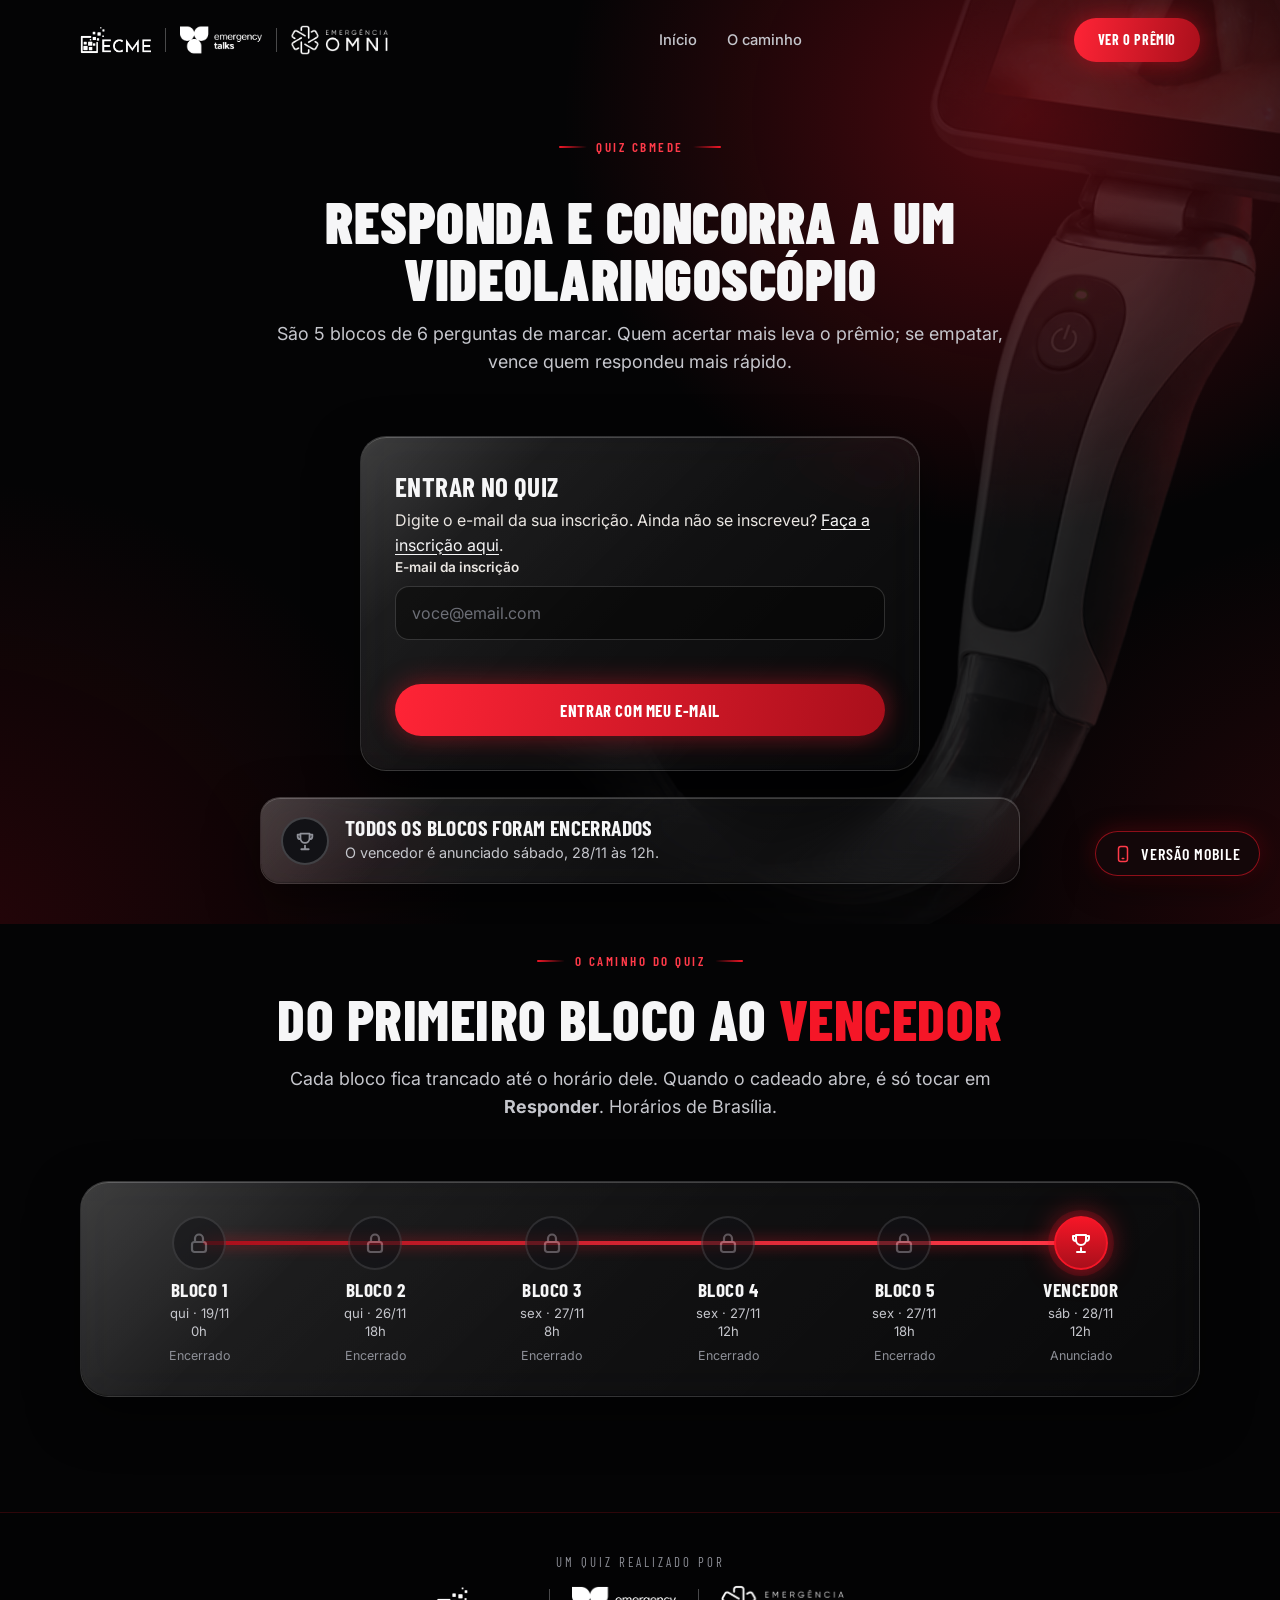
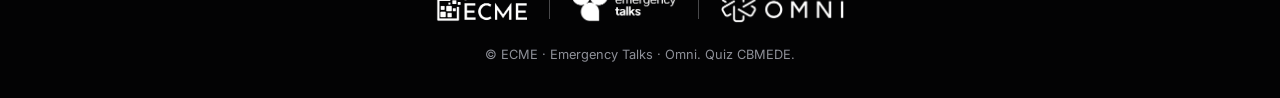
==== commit 0e1f1e20: "Novas logos da ECME e da Omni Co-Authored-By: Claude Sonnet 5.5 <noreply@anthropic.com>" ====
--- a/quiz.html
+++ b/quiz.html
@@ -17,7 +17,7 @@
 <div class="teste-flag">MODO TESTE · todos os blocos liberados</div>
 <header class="header">
   <div class="container nav">
-    <a href="index.html" class="brands" aria-label="Quiz CBMEDE: ECME, Emergency Talks e Omni"><img class="br-ecme" src="img/ecme.png" alt="ECME" /><i class="br-sep"></i><img src="img/emergency-logo.png" alt="Emergency Talks" /><i class="br-sep"></i><span class="br-word">Omni</span></a>
+    <a href="index.html" class="brands" aria-label="Quiz CBMEDE: ECME, Emergency Talks e Omni"><img class="br-ecme" src="img/ecme.webp" alt="ECME" /><i class="br-sep"></i><img src="img/emergency-logo.png" alt="Emergency Talks" /><i class="br-sep"></i><img class="br-omni" src="img/omni.webp" alt="Omni" /></a>
     <nav class="nav-links" aria-label="Seções">
       <a href="index.html">Início</a>
       <a href="#caminho">O caminho</a>
@@ -78,7 +78,7 @@
 <footer>
   <div class="container">
     <p class="foot-tag">Um quiz realizado por</p>
-    <div class="brands brands-foot"><img class="br-ecme" src="img/ecme.png" alt="ECME" /><i class="br-sep"></i><img src="img/emergency-logo.png" alt="Emergency Talks" /><i class="br-sep"></i><span class="br-word">Omni</span></div>
+    <div class="brands brands-foot"><img class="br-ecme" src="img/ecme.webp" alt="ECME" /><i class="br-sep"></i><img src="img/emergency-logo.png" alt="Emergency Talks" /><i class="br-sep"></i><img class="br-omni" src="img/omni.webp" alt="Omni" /></div>
     <p class="foot-copy">© ECME · Emergency Talks · Omni. Quiz CBMEDE.</p>
   </div>
 </footer>
--- a/css/estilo.css
+++ b/css/estilo.css
@@ -464,3 +464,16 @@
   .agora-card{flex-wrap:wrap}
   .agora-card .btn{width:100%}
 }
+
+/* ===== botão "Versão mobile" (para apresentar no computador) ===== */
+.vm-btn{position:fixed;right:20px;bottom:24px;z-index:150;display:flex;align-items:center;gap:9px;padding:12px 18px;border-radius:999px;font-family:var(--font-head);text-transform:uppercase;letter-spacing:1px;font-size:1rem;font-weight:600;color:#fff;background:rgba(20,8,10,.92);border:1px solid rgba(245,22,39,.55);box-shadow:0 10px 30px rgba(0,0,0,.55),0 0 22px rgba(245,22,39,.25);cursor:pointer;transition:transform .25s,box-shadow .25s}
+.vm-btn:hover{transform:translateY(-2px);box-shadow:0 14px 36px rgba(0,0,0,.6),0 0 30px rgba(245,22,39,.45)}
+.vm-btn svg{width:18px;height:18px;color:var(--red-light)}
+.vm-over{position:fixed;inset:0;z-index:500;display:flex;align-items:center;justify-content:center;gap:28px;background:rgba(2,2,3,.9);backdrop-filter:blur(8px);-webkit-backdrop-filter:blur(8px)}
+.vm-over[hidden]{display:none}
+.vm-phone{position:relative;width:390px;height:min(844px,calc(100vh - 48px));border-radius:46px;padding:11px;background:#1b1b20;border:2px solid #34343c;box-shadow:0 30px 80px rgba(0,0,0,.7),0 0 60px rgba(245,22,39,.18)}
+.vm-phone::before{content:"";position:absolute;top:18px;left:50%;transform:translateX(-50%);width:96px;height:22px;border-radius:14px;background:#000;z-index:2}
+.vm-phone iframe{width:100%;height:100%;border:0;border-radius:36px;background:var(--black)}
+.vm-fechar{align-self:flex-start;margin-top:24px;display:flex;align-items:center;gap:8px;padding:12px 18px;border-radius:999px;font-family:var(--font-head);text-transform:uppercase;letter-spacing:1px;font-size:1rem;font-weight:600;color:#fff;background:rgba(255,255,255,.08);border:1px solid rgba(255,255,255,.22);cursor:pointer}
+.vm-fechar:hover{background:rgba(255,255,255,.16)}
+@media (max-width:1024px){.vm-btn{display:none}}
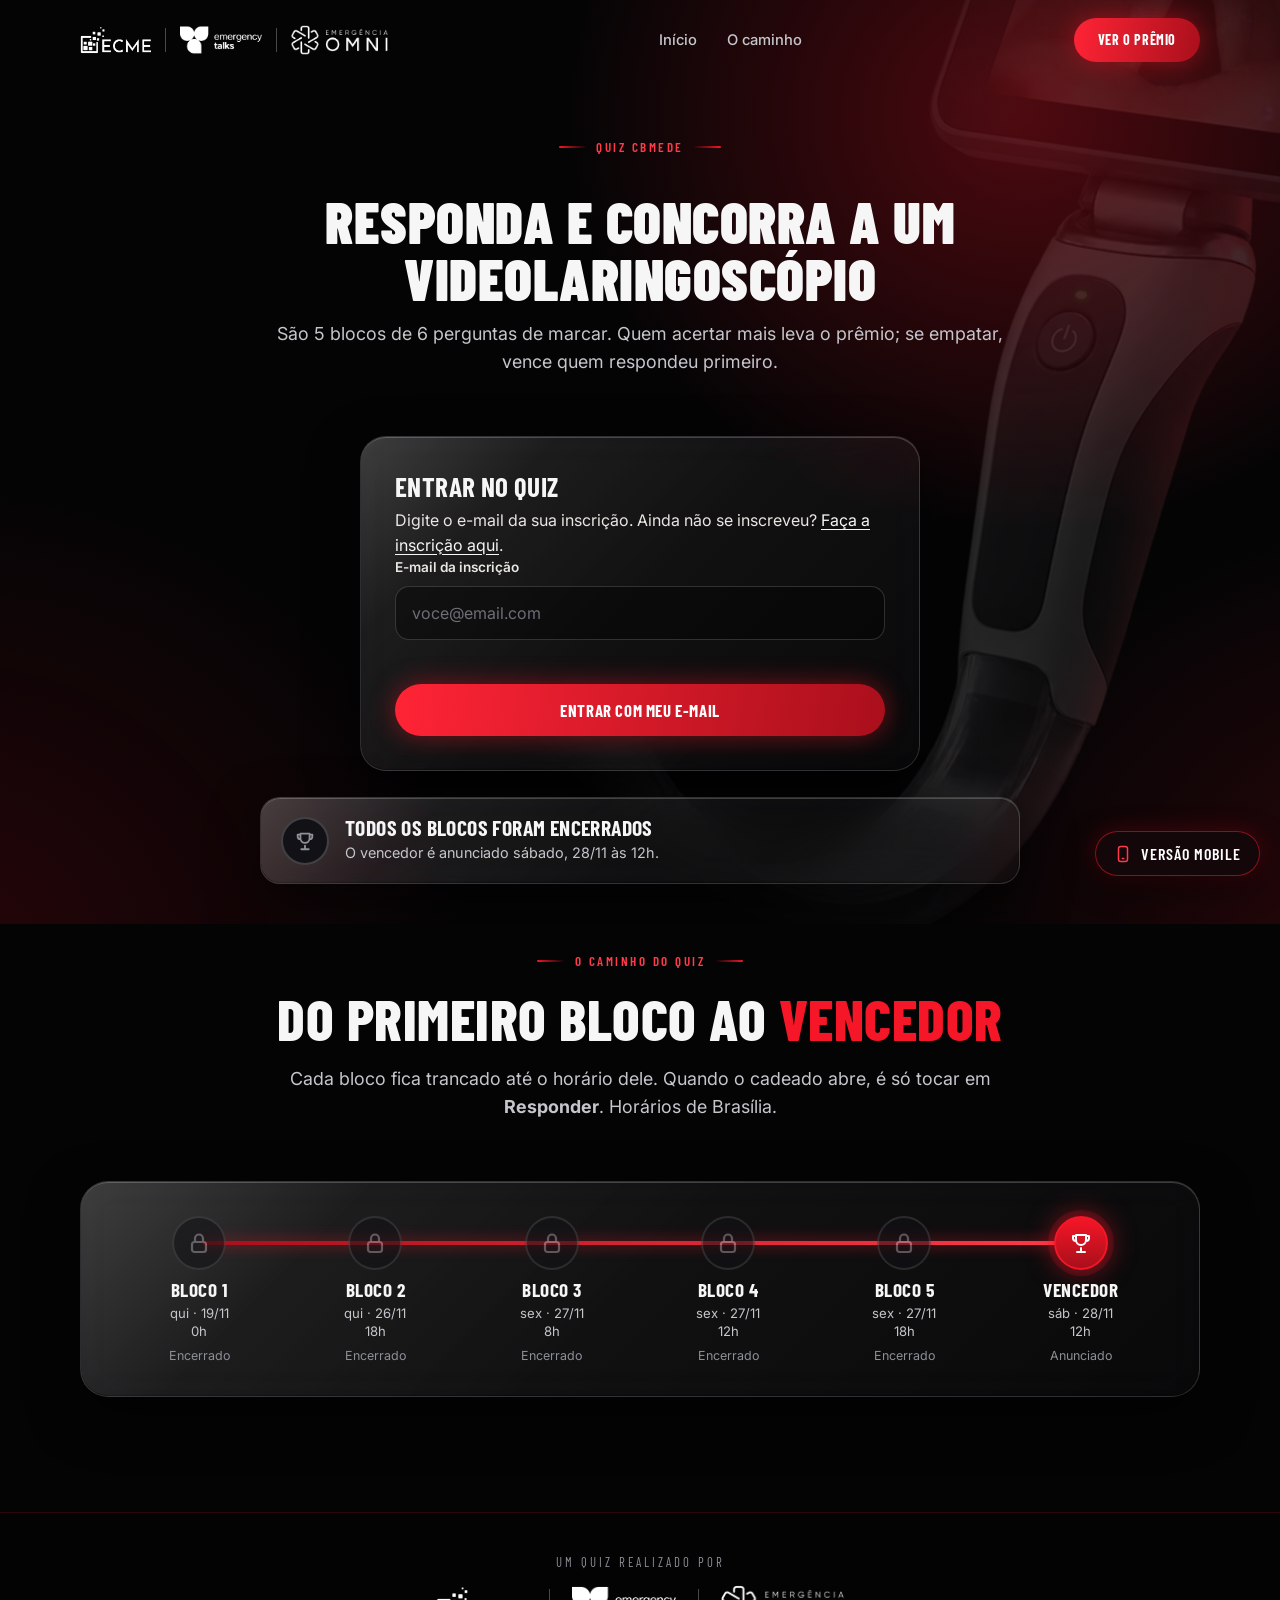
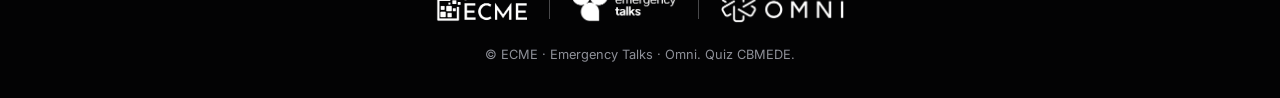
==== commit 49ec72b2: "CPF obrigatório, aceites obrigatórios, novas categorias e opções de 2027, regulamento e desempate de" ====
--- a/quiz.html
+++ b/quiz.html
@@ -17,7 +17,7 @@
 <div class="teste-flag">MODO TESTE · todos os blocos liberados</div>
 <header class="header">
   <div class="container nav">
-    <a href="index.html" class="brands" aria-label="Quiz CBMEDE: ECME, Emergency Talks e Omni"><img class="br-ecme" src="img/ecme.webp" alt="ECME" /><i class="br-sep"></i><img src="img/emergency-logo.png" alt="Emergency Talks" /><i class="br-sep"></i><img class="br-omni" src="img/omni.webp" alt="Omni" /></a>
+    <div class="brands" aria-label="Quiz CBMEDE: ECME, Emergency Talks e Omni"><a class="br-link" data-marca="ECME" target="_blank" rel="noopener"><img class="br-ecme" src="img/ecme.webp" alt="ECME" /></a><i class="br-sep"></i><a class="br-link" data-marca="Emergency Talks" target="_blank" rel="noopener"><img src="img/emergency-logo.png" alt="Emergency Talks" /></a><i class="br-sep"></i><a class="br-link" data-marca="Omni" target="_blank" rel="noopener"><img class="br-omni" src="img/omni.webp" alt="Omni" /></a></div>
     <nav class="nav-links" aria-label="Seções">
       <a href="index.html">Início</a>
       <a href="#caminho">O caminho</a>
@@ -42,7 +42,7 @@
     <div class="section-head center">
       <span class="eyebrow center">Quiz CBMEDE</span>
       <h1 class="quiz-h1">Responda e concorra a um <span class="accent">videolaringoscópio</span></h1>
-      <p class="lead">São 5 blocos de 6 perguntas de marcar. Quem acertar mais leva o prêmio; se empatar, vence quem respondeu mais rápido.</p>
+      <p class="lead">São 5 blocos de 6 perguntas de marcar. Quem acertar mais leva o prêmio; se empatar, vence quem respondeu primeiro.</p>
     </div>
 
     <div class="quiz-acesso glass" id="quizAcesso">
@@ -78,7 +78,7 @@
 <footer>
   <div class="container">
     <p class="foot-tag">Um quiz realizado por</p>
-    <div class="brands brands-foot"><img class="br-ecme" src="img/ecme.webp" alt="ECME" /><i class="br-sep"></i><img src="img/emergency-logo.png" alt="Emergency Talks" /><i class="br-sep"></i><img class="br-omni" src="img/omni.webp" alt="Omni" /></div>
+    <div class="brands brands-foot"><a class="br-link" data-marca="ECME" target="_blank" rel="noopener"><img class="br-ecme" src="img/ecme.webp" alt="ECME" /></a><i class="br-sep"></i><a class="br-link" data-marca="Emergency Talks" target="_blank" rel="noopener"><img src="img/emergency-logo.png" alt="Emergency Talks" /></a><i class="br-sep"></i><a class="br-link" data-marca="Omni" target="_blank" rel="noopener"><img class="br-omni" src="img/omni.webp" alt="Omni" /></a></div>
     <p class="foot-copy">© ECME · Emergency Talks · Omni. Quiz CBMEDE.</p>
   </div>
 </footer>
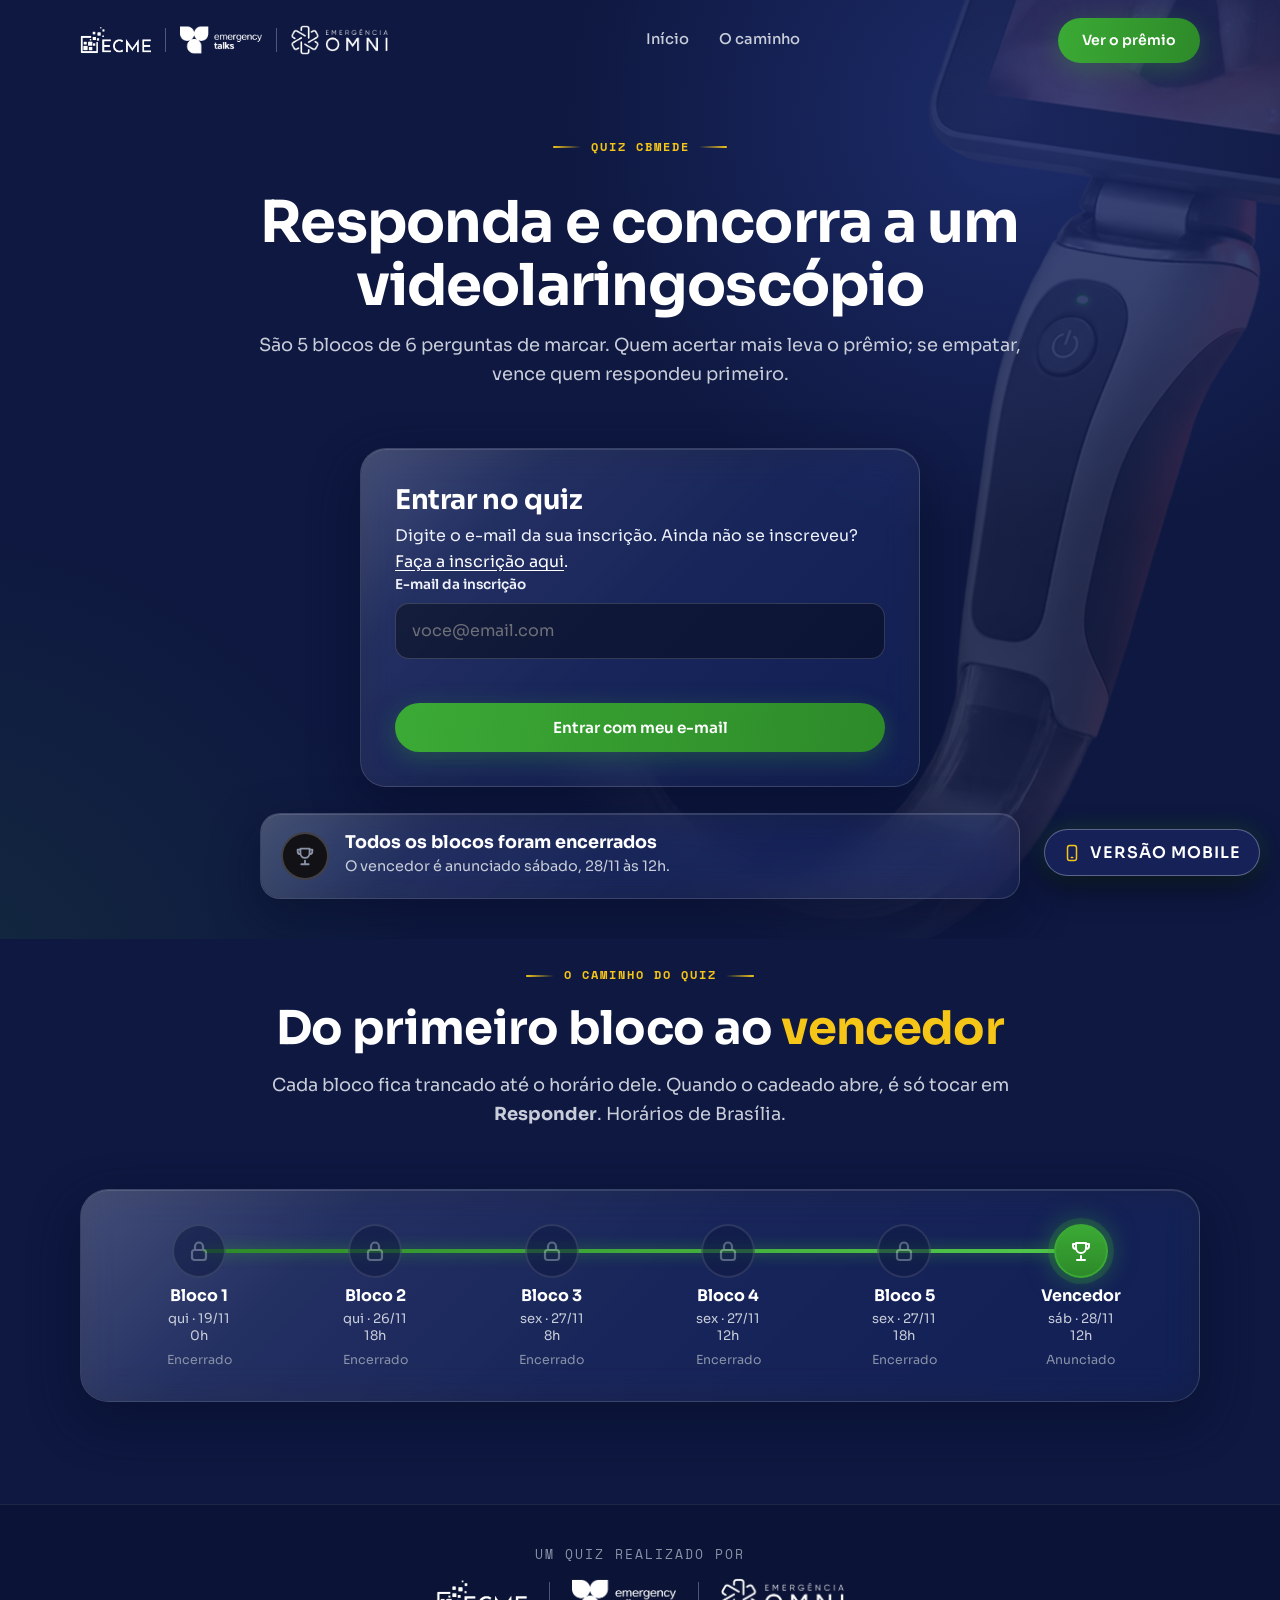
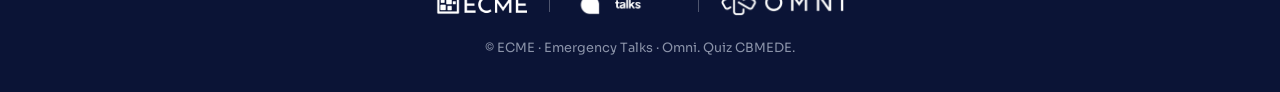
==== commit cf478249: "Novo layout baseado no site do congresso CBMEDE 2026 (azul, verde, dourado, Sora) Co-Authored-By: Cl" ====
--- a/quiz.html
+++ b/quiz.html
@@ -6,11 +6,11 @@
 <title>Quiz CBMEDE · Responder ao quiz</title>
 <meta name="description" content="Responda aos blocos de perguntas do Quiz CBMEDE e concorra a um videolaringoscópio." />
 <meta name="robots" content="noindex" />
-<meta name="theme-color" content="#040405" />
+<meta name="theme-color" content="#0e1840" />
 <link rel="icon" href="data:image/svg+xml,%3Csvg xmlns='http://www.w3.org/2000/svg' viewBox='0 0 32 32'%3E%3Crect width='32' height='32' rx='8' fill='%23040405'/%3E%3Cpath d='M3 17h5l2-7 3 13 3-9 2 3h8' fill='none' stroke='%23F51627' stroke-width='2' stroke-linecap='round' stroke-linejoin='round'/%3E%3C/svg%3E" />
 <link rel="preconnect" href="https://fonts.googleapis.com" />
 <link rel="preconnect" href="https://fonts.gstatic.com" crossorigin />
-<link href="https://fonts.googleapis.com/css2?family=Barlow+Condensed:wght@400;500;600;700;800;900&family=Inter:wght@400;500;600;700&display=swap" rel="stylesheet" />
+<link href="https://fonts.googleapis.com/css2?family=Sora:wght@300;400;500;600;700&family=Space+Mono:wght@400;700&display=swap" rel="stylesheet" />
 <link rel="stylesheet" href="css/estilo.css" />
 </head>
 <body data-page="quiz">
--- a/css/estilo.css
+++ b/css/estilo.css
@@ -1,16 +1,17 @@
 :root{
-  --black:#040405;--black2:#0a0a0c;--graphite:#16161a;
-  --red:#F51627;--red-dark:#A90F1B;--red-deep:#6F0710;--red-light:#FF3A49;
-  --white:#F6F6F7;--white-warm:#EAE6E2;--gray-light:#C5C6CC;--gray-mid:#8E9098;
-  --gold:#E8C9A0;--green:#3BD67A;
-  --glass-bg:linear-gradient(135deg,rgba(255,255,255,.085),rgba(255,255,255,.022));
-  --glass-bg-red:linear-gradient(135deg,rgba(245,22,39,.14),rgba(245,22,39,.03));
+  --black:#0e1840;--black2:#162158;--graphite:#1b2a6b;
+  --red:#3baa35;--red-dark:#2d8a29;--red-deep:#0e1840;--red-light:#f5c518;
+  --white:#ffffff;--white-warm:#eef1fa;--gray-light:#c8cdd9;--gray-mid:#8a92a8;
+  --gold:#f5c518;--green:#52c94c;--accent:#f5c518;
+  --glass-bg:linear-gradient(135deg,rgba(255,255,255,.09),rgba(255,255,255,.03));
+  --glass-bg-red:linear-gradient(135deg,rgba(59,170,53,.16),rgba(59,170,53,.04));
   --glass-border:rgba(255,255,255,.14);
-  --glass-blur:blur(22px) saturate(150%);
-  --glass-shadow:0 18px 50px rgba(0,0,0,.5),inset 0 1px 0 rgba(255,255,255,.2),inset 0 -1px 1px rgba(0,0,0,.35);
-  --font-head:'Barlow Condensed',-apple-system,BlinkMacSystemFont,sans-serif;
-  --font-body:'Inter',-apple-system,BlinkMacSystemFont,'Segoe UI',Helvetica,Arial,sans-serif;
-  --maxw:1200px;--radius:22px;--glow:0 0 26px rgba(245,22,39,.45);--ease:cubic-bezier(.22,.61,.36,1);
+  --glass-blur:blur(18px) saturate(140%);
+  --glass-shadow:0 18px 50px rgba(5,10,35,.45),inset 0 1px 0 rgba(255,255,255,.12);
+  --font-head:'Sora',-apple-system,BlinkMacSystemFont,'Segoe UI',sans-serif;
+  --font-body:'Sora',-apple-system,BlinkMacSystemFont,'Segoe UI',sans-serif;
+  --mono:'Space Mono',ui-monospace,monospace;
+  --maxw:1200px;--radius:20px;--glow:0 6px 24px rgba(59,170,53,.3);--ease:cubic-bezier(.16,1,.3,1);
 }
 *{margin:0;padding:0;box-sizing:border-box}
 html{scroll-behavior:smooth;scroll-padding-top:90px;-webkit-text-size-adjust:100%}
@@ -39,23 +40,23 @@
 .section-head.center{margin-left:auto;margin-right:auto;text-align:center}
 .section-head .eyebrow{margin-bottom:18px}
 .section-head h2{margin-bottom:16px}
-.divider{height:1px;border:0;background:linear-gradient(90deg,transparent,rgba(245,22,39,.4),transparent);max-width:var(--maxw);margin:0 auto;position:relative;z-index:1}
+.divider{height:1px;border:0;background:linear-gradient(90deg,transparent,rgba(59,170,53,.4),transparent);max-width:var(--maxw);margin:0 auto;position:relative;z-index:1}
 
 /* ===== vidro ===== */
 .glass{position:relative;background:var(--glass-bg);backdrop-filter:var(--glass-blur);-webkit-backdrop-filter:var(--glass-blur);border:1px solid var(--glass-border);border-radius:var(--radius);box-shadow:var(--glass-shadow);overflow:hidden}
 .glass::before{content:"";position:absolute;inset:0;border-radius:inherit;pointer-events:none;background:linear-gradient(135deg,rgba(255,255,255,.2) 0%,rgba(255,255,255,.04) 22%,transparent 50%);opacity:.8}
 .glass>*{position:relative;z-index:1}
-.glass-red{background:var(--glass-bg-red);border-color:rgba(245,22,39,.34)}
+.glass-red{background:var(--glass-bg-red);border-color:rgba(59,170,53,.34)}
 
 /* ===== botões ===== */
 .btn{display:inline-flex;align-items:center;justify-content:center;gap:.6rem;font-family:var(--font-head);font-weight:700;text-transform:uppercase;letter-spacing:.6px;font-size:1.05rem;padding:16px 34px;border-radius:999px;transition:transform .25s var(--ease),box-shadow .3s var(--ease),background .3s var(--ease),opacity .2s;white-space:nowrap;position:relative;overflow:hidden;text-align:center}
 .btn svg{width:19px;height:19px;flex-shrink:0}
-.btn-primary{color:#fff;background:linear-gradient(100deg,#FF2436 0%,#A90F1B 100%);box-shadow:var(--glow);animation:pulseGlow 2.8s ease-in-out infinite}
+.btn-primary{color:#fff;background:linear-gradient(100deg,#3baa35 0%,#2d8a29 100%);box-shadow:var(--glow);animation:pulseGlow 2.8s ease-in-out infinite}
 .btn-primary::after{content:"";position:absolute;inset:0;background:linear-gradient(120deg,transparent 30%,rgba(255,255,255,.28) 50%,transparent 70%);transform:translateX(-120%);transition:transform .7s var(--ease)}
-.btn-primary:hover{background:linear-gradient(100deg,#FF3A49 0%,#F51627 100%);transform:translateY(-2px);box-shadow:0 0 38px rgba(245,22,39,.65)}
+.btn-primary:hover{background:linear-gradient(100deg,#52c94c 0%,#3baa35 100%);transform:translateY(-2px);box-shadow:0 0 38px rgba(59,170,53,.65)}
 .btn-primary:hover::after{transform:translateX(120%)}
 .btn-primary:disabled{opacity:.45;animation:none;box-shadow:none;transform:none;cursor:not-allowed}
-@keyframes pulseGlow{0%,100%{box-shadow:0 0 16px rgba(245,22,39,.35)}50%{box-shadow:0 0 32px rgba(245,22,39,.62)}}
+@keyframes pulseGlow{0%,100%{box-shadow:0 0 16px rgba(59,170,53,.35)}50%{box-shadow:0 0 32px rgba(59,170,53,.62)}}
 .btn-glass{color:var(--white);background:var(--glass-bg);backdrop-filter:var(--glass-blur);-webkit-backdrop-filter:var(--glass-blur);border:1px solid var(--glass-border)}
 .btn-glass:hover{background:linear-gradient(135deg,rgba(255,255,255,.16),rgba(255,255,255,.05));transform:translateY(-2px)}
 .btn-sm{padding:11px 22px;font-size:.92rem;animation:none}
@@ -65,9 +66,9 @@
 /* ===== fundo animado ===== */
 .bg-fx{position:fixed;inset:0;pointer-events:none;z-index:0;overflow:hidden}
 .blob{position:absolute;border-radius:50%;filter:blur(70px);opacity:.55;mix-blend-mode:screen;will-change:transform}
-.blob.b1{width:46vw;height:46vw;top:-12%;right:-8%;background:radial-gradient(circle at 35% 35%,rgba(245,22,39,.9),rgba(169,15,27,.25) 55%,transparent 72%);animation:drift1 22s ease-in-out infinite}
-.blob.b2{width:40vw;height:40vw;bottom:-14%;left:-10%;background:radial-gradient(circle,rgba(111,7,16,.85),rgba(245,22,39,.18) 55%,transparent 72%);animation:drift2 27s ease-in-out infinite}
-.blob.b3{width:30vw;height:30vw;top:38%;left:42%;background:radial-gradient(circle,rgba(245,22,39,.45),transparent 68%);animation:drift3 19s ease-in-out infinite}
+.blob.b1{width:46vw;height:46vw;top:-12%;right:-8%;background:radial-gradient(circle at 35% 35%,rgba(59,170,53,.9),rgba(45,138,41,.25) 55%,transparent 72%);animation:drift1 22s ease-in-out infinite}
+.blob.b2{width:40vw;height:40vw;bottom:-14%;left:-10%;background:radial-gradient(circle,rgba(14,24,64,.85),rgba(59,170,53,.18) 55%,transparent 72%);animation:drift2 27s ease-in-out infinite}
+.blob.b3{width:30vw;height:30vw;top:38%;left:42%;background:radial-gradient(circle,rgba(59,170,53,.45),transparent 68%);animation:drift3 19s ease-in-out infinite}
 @keyframes drift1{0%,100%{transform:translate(0,0) scale(1)}50%{transform:translate(-7vw,6vh) scale(1.18)}}
 @keyframes drift2{0%,100%{transform:translate(0,0) scale(1)}50%{transform:translate(6vw,-5vh) scale(1.22)}}
 @keyframes drift3{0%,100%{transform:translate(0,0) scale(1)}33%{transform:translate(5vw,4vh) scale(1.1)}66%{transform:translate(-4vw,-6vh) scale(.92)}}
@@ -75,7 +76,7 @@
 
 /* ===== header ===== */
 .header{position:fixed;top:0;left:0;right:0;z-index:100;transition:background .35s,padding .35s,border-color .35s;border-bottom:1px solid transparent;padding:18px 0}
-.header.scrolled{background:rgba(4,4,5,.62);backdrop-filter:blur(16px) saturate(150%);-webkit-backdrop-filter:blur(16px) saturate(150%);border-bottom-color:rgba(245,22,39,.2);padding:12px 0}
+.header.scrolled{background:rgba(4,4,5,.62);backdrop-filter:blur(16px) saturate(150%);-webkit-backdrop-filter:blur(16px) saturate(150%);border-bottom-color:rgba(59,170,53,.2);padding:12px 0}
 .nav{display:flex;align-items:center;justify-content:space-between;gap:20px}
 .logo img{height:34px;width:auto}
 .nav-links{display:flex;align-items:center;gap:30px}
@@ -84,32 +85,32 @@
 .nav-links a:hover{color:var(--white)}
 .nav-links a:hover::after{width:100%}
 .nav-cta .btn{padding:11px 24px;font-size:.88rem;animation:none}
-.hamburger{display:none;width:44px;height:44px;border-radius:12px;border:1px solid rgba(245,22,39,.35);align-items:center;justify-content:center}
+.hamburger{display:none;width:44px;height:44px;border-radius:12px;border:1px solid rgba(59,170,53,.35);align-items:center;justify-content:center}
 .hamburger svg{width:24px;height:24px}
 .mobile-menu{position:fixed;inset:0;z-index:150;background:rgba(4,4,5,.94);backdrop-filter:blur(16px);display:flex;flex-direction:column;justify-content:center;align-items:center;gap:6px;opacity:0;visibility:hidden;transition:opacity .35s,visibility .35s}
 .mobile-menu.open{opacity:1;visibility:visible}
 .mobile-menu a{font-family:var(--font-head);text-transform:uppercase;font-size:1.6rem;letter-spacing:1px;color:var(--white);padding:10px 0}
 .mobile-menu .btn{margin-top:22px;animation:none;font-size:1.05rem}
-.mm-close{position:absolute;top:20px;right:20px;width:44px;height:44px;border-radius:50%;border:1px solid rgba(245,22,39,.4);display:flex;align-items:center;justify-content:center}
+.mm-close{position:absolute;top:20px;right:20px;width:44px;height:44px;border-radius:50%;border:1px solid rgba(59,170,53,.4);display:flex;align-items:center;justify-content:center}
 
 /* ===== hero ===== */
 .hero{min-height:100svh;display:flex;align-items:center;padding-top:130px;padding-bottom:80px;overflow:hidden}
 .hero-fx{position:absolute;inset:0;z-index:0;pointer-events:none;overflow:hidden}
-.hero-aurora{position:absolute;inset:-25%;background:radial-gradient(40% 50% at 70% 25%,rgba(245,22,39,.3),transparent 60%),radial-gradient(44% 56% at 14% 86%,rgba(111,7,16,.32),transparent 62%),radial-gradient(40% 50% at 90% 85%,rgba(169,15,27,.24),transparent 62%);animation:auroraPulse 8s ease-in-out infinite}
+.hero-aurora{position:absolute;inset:-25%;background:radial-gradient(40% 50% at 70% 25%,rgba(59,170,53,.3),transparent 60%),radial-gradient(44% 56% at 14% 86%,rgba(14,24,64,.32),transparent 62%),radial-gradient(40% 50% at 90% 85%,rgba(45,138,41,.24),transparent 62%);animation:auroraPulse 8s ease-in-out infinite}
 @keyframes auroraPulse{0%,100%{opacity:.7;transform:scale(1)}50%{opacity:1;transform:scale(1.06)}}
-.hero-scan{position:absolute;top:0;bottom:0;left:-40%;width:40%;background:linear-gradient(90deg,transparent,rgba(245,22,39,.08),transparent);animation:scanX 7.5s ease-in-out infinite}
+.hero-scan{position:absolute;top:0;bottom:0;left:-40%;width:40%;background:linear-gradient(90deg,transparent,rgba(59,170,53,.08),transparent);animation:scanX 7.5s ease-in-out infinite}
 @keyframes scanX{0%{left:-40%}100%{left:110%}}
 .hero-ecg{position:absolute;left:0;right:0;top:70%;height:22%;opacity:.35;animation:auroraPulse 3.2s ease-in-out infinite}
 .hero-ecg svg{width:100%;height:100%}
-.hero-ecg path{fill:none;stroke:var(--red);stroke-width:2;stroke-linecap:round;stroke-linejoin:round;filter:drop-shadow(0 0 10px rgba(245,22,39,.85))}
+.hero-ecg path{fill:none;stroke:var(--red);stroke-width:2;stroke-linecap:round;stroke-linejoin:round;filter:drop-shadow(0 0 10px rgba(59,170,53,.85))}
 .hero-grid{position:relative;z-index:2;display:grid;grid-template-columns:minmax(0,1.1fr) minmax(0,.9fr);gap:clamp(30px,5vw,70px);align-items:center}
-.hero-kicker{display:inline-flex;align-items:center;gap:10px;font-family:var(--font-head);text-transform:uppercase;letter-spacing:2.5px;font-size:.8rem;font-weight:600;color:var(--white);padding:9px 18px;border-radius:999px;background:linear-gradient(90deg,rgba(245,22,39,.18),rgba(245,22,39,.03));border:1px solid rgba(245,22,39,.42);margin-bottom:24px;box-shadow:0 0 24px rgba(245,22,39,.18)}
+.hero-kicker{display:inline-flex;align-items:center;gap:10px;font-family:var(--font-head);text-transform:uppercase;letter-spacing:2.5px;font-size:.8rem;font-weight:600;color:var(--white);padding:9px 18px;border-radius:999px;background:linear-gradient(90deg,rgba(59,170,53,.18),rgba(59,170,53,.03));border:1px solid rgba(59,170,53,.42);margin-bottom:24px;box-shadow:0 0 24px rgba(59,170,53,.18)}
 .hero-kicker i{width:7px;height:7px;border-radius:50%;background:var(--red);box-shadow:0 0 10px var(--red);animation:blink 1.4s ease-in-out infinite;flex-shrink:0}
 @keyframes blink{0%,100%{opacity:1}50%{opacity:.2}}
 .hero-pre{font-family:var(--font-head);text-transform:uppercase;font-weight:600;letter-spacing:1px;font-size:clamp(1.1rem,1.9vw,1.45rem);color:var(--gray-light);margin-bottom:10px}
 .hero-pre b{color:var(--white);font-weight:700}
 .hero h1{font-size:clamp(2.1rem,4.5vw,4.1rem);margin-bottom:22px;text-wrap:balance;background:linear-gradient(100deg,#fff 18%,#c7ccd6 42%,#fff 64%,#fff 100%);background-size:220% auto;-webkit-background-clip:text;background-clip:text;-webkit-text-fill-color:transparent;color:transparent;animation:sheen 7s linear infinite}
-.hero h1 .accent{-webkit-text-fill-color:var(--red);color:var(--red);text-shadow:0 0 36px rgba(245,22,39,.55);display:inline-block}
+.hero h1 .accent{-webkit-text-fill-color:var(--red);color:var(--red);text-shadow:0 0 36px rgba(59,170,53,.55);display:inline-block}
 @keyframes sheen{to{background-position:-220% center}}
 .hero-sub{font-size:clamp(1.05rem,1.5vw,1.28rem);color:var(--gray-light);max-width:600px;margin-bottom:30px}
 .hero-sub b{color:var(--white);font-weight:600}
@@ -125,19 +126,19 @@
 .hero-status span{font-size:.86rem;color:var(--gray-light)}
 .hero-status.is-live{justify-content:flex-start}
 .hero-status.is-live>div{flex:1;min-width:180px}
-.hst-dot{width:12px;height:12px;border-radius:50%;background:var(--red);box-shadow:0 0 0 0 rgba(245,22,39,.6);animation:ping 1.8s ease-out infinite;flex-shrink:0}
-@keyframes ping{0%{box-shadow:0 0 0 0 rgba(245,22,39,.5)}70%,100%{box-shadow:0 0 0 14px rgba(245,22,39,0)}}
+.hst-dot{width:12px;height:12px;border-radius:50%;background:var(--red);box-shadow:0 0 0 0 rgba(59,170,53,.6);animation:ping 1.8s ease-out infinite;flex-shrink:0}
+@keyframes ping{0%{box-shadow:0 0 0 0 rgba(59,170,53,.5)}70%,100%{box-shadow:0 0 0 14px rgba(59,170,53,0)}}
 .cd{display:flex;gap:8px}
-.cd div{min-width:54px;text-align:center;padding:8px 6px;border-radius:12px;background:rgba(0,0,0,.35);border:1px solid rgba(245,22,39,.25)}
+.cd div{min-width:54px;text-align:center;padding:8px 6px;border-radius:12px;background:rgba(0,0,0,.35);border:1px solid rgba(59,170,53,.25)}
 .cd b{font-size:1.5rem;color:var(--red);font-weight:800;line-height:1}
 .cd span{display:block;font-size:.62rem;text-transform:uppercase;letter-spacing:1px;color:var(--gray-mid);margin-top:3px}
 
 /* card do prêmio (topo) */
 .hero-form{position:relative;max-width:520px;margin:0 auto;width:100%;scroll-margin-top:90px}
 .prize-stage{position:relative;max-width:460px;margin:0 auto;width:100%}
-.prize-card{padding:28px 26px 26px;border-radius:28px;text-align:center;background:linear-gradient(160deg,rgba(28,8,10,.75),rgba(8,8,10,.6));border-color:rgba(245,22,39,.3)}
-.prize-card .pc-glow{position:absolute;inset:0;background:radial-gradient(circle at 50% 38%,rgba(245,22,39,.32),transparent 58%);pointer-events:none}
-.prize-card .pc-tag{display:inline-flex;align-items:center;gap:8px;font-family:var(--font-head);text-transform:uppercase;letter-spacing:2px;font-size:.78rem;color:var(--gold);border:1px solid rgba(232,201,160,.35);border-radius:999px;padding:7px 15px;margin-bottom:10px}
+.prize-card{padding:28px 26px 26px;border-radius:28px;text-align:center;background:linear-gradient(160deg,rgba(28,8,10,.75),rgba(8,8,10,.6));border-color:rgba(59,170,53,.3)}
+.prize-card .pc-glow{position:absolute;inset:0;background:radial-gradient(circle at 50% 38%,rgba(59,170,53,.32),transparent 58%);pointer-events:none}
+.prize-card .pc-tag{display:inline-flex;align-items:center;gap:8px;font-family:var(--font-head);text-transform:uppercase;letter-spacing:2px;font-size:.78rem;color:var(--gold);border:1px solid rgba(245,197,24,.35);border-radius:999px;padding:7px 15px;margin-bottom:10px}
 .prize-card .pc-tag svg{width:15px;height:15px}
 .vl-svg{width:100%;height:auto;max-height:330px;margin:4px auto 6px;filter:drop-shadow(0 20px 40px rgba(0,0,0,.6))}
 .vl-svg .scr-glow{animation:auroraPulse 3s ease-in-out infinite;transform-origin:center}
@@ -145,7 +146,7 @@
 .prize-card h3 b{color:var(--red)}
 .prize-card p{font-size:.92rem;color:var(--gray-light);margin-top:8px}
 .float-chip{position:absolute;z-index:20;display:flex;align-items:center;gap:10px;padding:12px 16px;border-radius:16px;background:var(--glass-bg);backdrop-filter:var(--glass-blur);-webkit-backdrop-filter:var(--glass-blur);border:1px solid var(--glass-border);box-shadow:0 14px 40px rgba(0,0,0,.5)}
-.float-chip .fc-ic{width:36px;height:36px;border-radius:11px;display:flex;align-items:center;justify-content:center;background:linear-gradient(180deg,rgba(245,22,39,.9),rgba(169,15,27,.9));flex-shrink:0}
+.float-chip .fc-ic{width:36px;height:36px;border-radius:11px;display:flex;align-items:center;justify-content:center;background:linear-gradient(180deg,rgba(59,170,53,.9),rgba(45,138,41,.9));flex-shrink:0}
 .float-chip .fc-ic svg{width:19px;height:19px;color:#fff}
 .float-chip b{font-family:var(--font-head);font-size:1.35rem;line-height:.9;color:var(--white);display:block}
 .float-chip span{font-size:.66rem;letter-spacing:.5px;color:var(--gray-light);text-transform:uppercase}
@@ -154,7 +155,7 @@
 @keyframes floaty{0%,100%{transform:translateY(0)}50%{transform:translateY(-10px)}}
 
 /* ===== marquee ===== */
-.marquee{position:relative;z-index:1;border-top:1px solid rgba(245,22,39,.18);border-bottom:1px solid rgba(245,22,39,.18);padding:16px 0;overflow:hidden;white-space:nowrap;background:rgba(8,4,5,.4)}
+.marquee{position:relative;z-index:1;border-top:1px solid rgba(59,170,53,.18);border-bottom:1px solid rgba(59,170,53,.18);padding:16px 0;overflow:hidden;white-space:nowrap;background:rgba(8,4,5,.4)}
 .marquee-track{display:inline-flex;gap:40px;animation:marquee 30s linear infinite}
 .marquee-track span{font-family:var(--font-head);text-transform:uppercase;letter-spacing:2px;font-size:1.02rem;color:var(--gray-light);display:inline-flex;align-items:center;gap:40px}
 .marquee-track span::after{content:"●";color:var(--red);font-size:.6rem}
@@ -163,9 +164,9 @@
 /* ===== como funciona ===== */
 .steps{display:grid;grid-template-columns:repeat(4,1fr);gap:20px;counter-reset:passo}
 .step{padding:30px 26px;transition:transform .35s var(--ease),border-color .35s}
-.step:hover{transform:translateY(-6px);border-color:rgba(245,22,39,.4)}
-.step .s-n{font-family:var(--font-head);font-weight:900;font-size:3.2rem;line-height:1;color:transparent;-webkit-text-stroke:1.5px rgba(245,22,39,.7);margin-bottom:14px}
-.step .s-ic{position:absolute;top:28px;right:24px;width:46px;height:46px;border-radius:14px;display:flex;align-items:center;justify-content:center;background:linear-gradient(180deg,rgba(245,22,39,.2),rgba(111,7,16,.18));border:1px solid rgba(245,22,39,.42)}
+.step:hover{transform:translateY(-6px);border-color:rgba(59,170,53,.4)}
+.step .s-n{font-family:var(--font-head);font-weight:900;font-size:3.2rem;line-height:1;color:transparent;-webkit-text-stroke:1.5px rgba(59,170,53,.7);margin-bottom:14px}
+.step .s-ic{position:absolute;top:28px;right:24px;width:46px;height:46px;border-radius:14px;display:flex;align-items:center;justify-content:center;background:linear-gradient(180deg,rgba(59,170,53,.2),rgba(14,24,64,.18));border:1px solid rgba(59,170,53,.42)}
 .step .s-ic svg{width:23px;height:23px;color:var(--red)}
 .step h3{font-size:1.3rem;margin-bottom:8px}
 .step p{font-size:.95rem;color:var(--gray-light)}
@@ -177,7 +178,7 @@
 .insc-info .lead{margin-bottom:26px}
 .check-list{display:flex;flex-direction:column;gap:14px}
 .check-list li{display:flex;gap:13px;align-items:flex-start;color:var(--white-warm)}
-.check-list .ck{flex-shrink:0;width:26px;height:26px;border-radius:8px;display:flex;align-items:center;justify-content:center;background:rgba(245,22,39,.14);border:1px solid rgba(245,22,39,.4);margin-top:1px}
+.check-list .ck{flex-shrink:0;width:26px;height:26px;border-radius:8px;display:flex;align-items:center;justify-content:center;background:rgba(59,170,53,.14);border:1px solid rgba(59,170,53,.4);margin-top:1px}
 .check-list .ck svg{width:15px;height:15px;color:var(--red-light)}
 .form-card{padding:clamp(24px,3.4vw,38px);border-radius:26px}
 .form-card h3{font-size:1.7rem;margin-bottom:6px}
@@ -189,7 +190,7 @@
 .f-field select{background-image:url("data:image/svg+xml,%3Csvg xmlns='http://www.w3.org/2000/svg' viewBox='0 0 24 24' fill='none' stroke='%23C5C6CC' stroke-width='2'%3E%3Cpolyline points='6 9 12 15 18 9'/%3E%3C/svg%3E");background-repeat:no-repeat;background-position:right 14px center;background-size:18px;padding-right:42px}
 .f-field select option{background:#111;color:#fff}
 .f-field input::placeholder{color:#6d6f77}
-.f-field input:focus,.f-field select:focus{border-color:var(--red);box-shadow:0 0 0 3px rgba(245,22,39,.2)}
+.f-field input:focus,.f-field select:focus{border-color:var(--red);box-shadow:0 0 0 3px rgba(59,170,53,.2)}
 .f-check{display:flex;gap:11px;align-items:flex-start;font-size:.88rem;color:var(--gray-light);margin-bottom:12px;cursor:pointer}
 .f-check input{width:20px;height:20px;accent-color:var(--red);flex-shrink:0;margin-top:1px}
 .f-check a{color:var(--red-light);text-decoration:underline}
@@ -207,7 +208,7 @@
 .pi-sub{font-size:.95rem;color:var(--gray-light);margin-bottom:18px}
 .pi-sub b{color:var(--white)}
 .pi-box{padding:20px;border-radius:18px;background:rgba(0,0,0,.3);border:1px solid rgba(255,255,255,.1);display:flex;flex-direction:column;gap:4px}
-.pi-box.pi-live{border-color:rgba(245,22,39,.5);background:linear-gradient(135deg,rgba(245,22,39,.14),rgba(0,0,0,.3))}
+.pi-box.pi-live{border-color:rgba(59,170,53,.5);background:linear-gradient(135deg,rgba(59,170,53,.14),rgba(0,0,0,.3))}
 .pi-box small{font-family:var(--font-head);text-transform:uppercase;letter-spacing:2px;font-size:.72rem;color:var(--red-light)}
 .pi-box b{font-family:var(--font-head);text-transform:uppercase;font-size:1.3rem;color:var(--white);letter-spacing:.4px}
 .pi-box span{font-size:.9rem;color:var(--gray-light);margin-bottom:12px}
@@ -215,9 +216,9 @@
 
 /* ===== prêmios ===== */
 .pz-grid{display:grid;grid-template-columns:1.25fr 1fr;gap:22px;align-items:stretch}
-.pz-main{display:grid;grid-template-columns:.9fr 1.1fr;gap:10px;align-items:center;padding:clamp(26px,3.6vw,40px);border-color:rgba(245,22,39,.35);background:linear-gradient(135deg,rgba(28,8,10,.8),rgba(8,8,10,.6))}
+.pz-main{display:grid;grid-template-columns:.9fr 1.1fr;gap:10px;align-items:center;padding:clamp(26px,3.6vw,40px);border-color:rgba(59,170,53,.35);background:linear-gradient(135deg,rgba(28,8,10,.8),rgba(8,8,10,.6))}
 .pz-main .vl-svg{max-height:260px}
-.pz-pos{display:inline-block;font-family:var(--font-head);text-transform:uppercase;letter-spacing:2px;font-size:.78rem;color:var(--gold);border:1px solid rgba(232,201,160,.35);border-radius:999px;padding:6px 14px;margin-bottom:14px}
+.pz-pos{display:inline-block;font-family:var(--font-head);text-transform:uppercase;letter-spacing:2px;font-size:.78rem;color:var(--gold);border:1px solid rgba(245,197,24,.35);border-radius:999px;padding:6px 14px;margin-bottom:14px}
 .pz-main h3{font-size:clamp(1.9rem,3.4vw,2.6rem);line-height:1;margin-bottom:12px}
 .pz-main p,.pz-item p{color:var(--gray-light);font-size:.98rem}
 .pz-side{display:flex;flex-direction:column;gap:22px}
@@ -227,22 +228,22 @@
 /* ===== regulamento (FAQ) ===== */
 .faq-list{max-width:860px;margin:0 auto;display:flex;flex-direction:column;gap:12px}
 .faq-item{border-radius:18px;background:var(--glass-bg);border:1px solid var(--glass-border);overflow:hidden;transition:border-color .3s}
-.faq-item.open{border-color:rgba(245,22,39,.45)}
+.faq-item.open{border-color:rgba(59,170,53,.45)}
 .faq-q{width:100%;display:flex;justify-content:space-between;align-items:center;gap:18px;padding:20px 22px;text-align:left;font-family:var(--font-head);text-transform:uppercase;letter-spacing:.4px;font-size:1.12rem;font-weight:600;color:var(--white)}
-.faq-q .pm{width:30px;height:30px;border-radius:50%;border:1px solid rgba(245,22,39,.45);display:flex;align-items:center;justify-content:center;flex-shrink:0;transition:transform .3s,background .3s}
+.faq-q .pm{width:30px;height:30px;border-radius:50%;border:1px solid rgba(59,170,53,.45);display:flex;align-items:center;justify-content:center;flex-shrink:0;transition:transform .3s,background .3s}
 .faq-q .pm svg{width:15px;height:15px;color:var(--red-light)}
-.faq-item.open .pm{transform:rotate(45deg);background:rgba(245,22,39,.18)}
+.faq-item.open .pm{transform:rotate(45deg);background:rgba(59,170,53,.18)}
 .faq-a{display:grid;grid-template-rows:0fr;transition:grid-template-rows .35s var(--ease)}
 .faq-item.open .faq-a{grid-template-rows:1fr}
 .faq-a>div{overflow:hidden}
 .faq-a p{padding:0 22px 20px;color:var(--gray-light);font-size:.98rem}
 
 /* ===== CTA final + rodapé ===== */
-.cta-box{text-align:center;padding:clamp(40px,6vw,72px) clamp(22px,5vw,60px);border-radius:30px;background:linear-gradient(135deg,rgba(245,22,39,.2),rgba(10,8,9,.7));border-color:rgba(245,22,39,.4)}
+.cta-box{text-align:center;padding:clamp(40px,6vw,72px) clamp(22px,5vw,60px);border-radius:30px;background:linear-gradient(135deg,rgba(59,170,53,.2),rgba(10,8,9,.7));border-color:rgba(59,170,53,.4)}
 .cta-box h2{margin-bottom:14px}
 .cta-box .lead{max-width:620px;margin:0 auto 28px}
 .cta-box .hero-cta{justify-content:center;margin-bottom:0}
-footer{position:relative;z-index:1;border-top:1px solid rgba(245,22,39,.18);padding:40px 0 34px;background:rgba(4,4,5,.7)}
+footer{position:relative;z-index:1;border-top:1px solid rgba(59,170,53,.18);padding:40px 0 34px;background:rgba(4,4,5,.7)}
 .foot{display:flex;justify-content:space-between;align-items:center;gap:24px;flex-wrap:wrap}
 .foot img{height:30px;width:auto}
 .foot-links{display:flex;gap:22px;flex-wrap:wrap;font-size:.9rem;color:var(--gray-light)}
@@ -252,7 +253,7 @@
 /* ===== modal do quiz ===== */
 .qz-modal{position:fixed;inset:0;z-index:200;display:flex;align-items:center;justify-content:center;padding:16px;background:rgba(2,2,3,.78);backdrop-filter:blur(10px);-webkit-backdrop-filter:blur(10px);opacity:0;transition:opacity .3s}
 .qz-modal.open{opacity:1}
-.qz-card{width:100%;max-width:640px;max-height:calc(100svh - 32px);overflow-y:auto;padding:clamp(24px,4vw,38px);border-radius:28px;background:linear-gradient(160deg,rgba(26,8,10,.96),rgba(8,8,10,.97));border-color:rgba(245,22,39,.35);transform:translateY(16px) scale(.98);transition:transform .35s var(--ease)}
+.qz-card{width:100%;max-width:640px;max-height:calc(100svh - 32px);overflow-y:auto;padding:clamp(24px,4vw,38px);border-radius:28px;background:linear-gradient(160deg,rgba(26,8,10,.96),rgba(8,8,10,.97));border-color:rgba(59,170,53,.35);transform:translateY(16px) scale(.98);transition:transform .35s var(--ease)}
 .qz-modal.open .qz-card{transform:none}
 .qz-x{position:absolute;top:16px;right:16px;z-index:3;width:40px;height:40px;border-radius:50%;border:1px solid rgba(255,255,255,.18);display:flex;align-items:center;justify-content:center;color:var(--white)}
 .qz-x svg{width:18px;height:18px}
@@ -266,21 +267,21 @@
 .qz-prog{display:flex;align-items:center;gap:14px;margin-bottom:18px}
 .qz-prog span{font-family:var(--font-head);text-transform:uppercase;letter-spacing:1px;font-size:.86rem;color:var(--gray-light);white-space:nowrap}
 .qz-bar{flex:1;height:6px;border-radius:6px;background:rgba(255,255,255,.08);overflow:hidden}
-.qz-bar i{display:block;height:100%;background:linear-gradient(90deg,var(--red-dark),var(--red));border-radius:6px;box-shadow:0 0 12px rgba(245,22,39,.6);transition:width .5s var(--ease)}
+.qz-bar i{display:block;height:100%;background:linear-gradient(90deg,var(--red-dark),var(--red));border-radius:6px;box-shadow:0 0 12px rgba(59,170,53,.6);transition:width .5s var(--ease)}
 .qz-q{font-size:clamp(1.1rem,2.2vw,1.3rem);font-weight:600;color:var(--white);line-height:1.45;margin-bottom:20px}
 .qz-ops{display:flex;flex-direction:column;gap:10px;margin-bottom:22px}
 .qz-op{display:flex;align-items:center;gap:14px;width:100%;text-align:left;padding:14px 16px;border-radius:16px;background:rgba(255,255,255,.04);border:1px solid rgba(255,255,255,.12);font-size:1rem;color:var(--white-warm);transition:border-color .2s,background .2s,transform .2s}
-.qz-op:hover{border-color:rgba(245,22,39,.5);transform:translateX(3px)}
-.qz-op.sel{border-color:var(--red);background:linear-gradient(135deg,rgba(245,22,39,.22),rgba(245,22,39,.06));color:#fff;box-shadow:0 0 22px rgba(245,22,39,.22)}
+.qz-op:hover{border-color:rgba(59,170,53,.5);transform:translateX(3px)}
+.qz-op.sel{border-color:var(--red);background:linear-gradient(135deg,rgba(59,170,53,.22),rgba(59,170,53,.06));color:#fff;box-shadow:0 0 22px rgba(59,170,53,.22)}
 .qz-l{width:34px;height:34px;border-radius:10px;display:flex;align-items:center;justify-content:center;flex-shrink:0;font-family:var(--font-head);font-weight:800;font-size:1.1rem;background:rgba(0,0,0,.35);border:1px solid rgba(255,255,255,.16);color:var(--white)}
 .qz-op.sel .qz-l{background:var(--red);border-color:var(--red)}
 .qz-load{display:flex;align-items:center;gap:14px;padding:30px 0;color:var(--gray-light)}
-.spin{width:26px;height:26px;border-radius:50%;border:3px solid rgba(245,22,39,.25);border-top-color:var(--red);animation:spin .8s linear infinite;flex-shrink:0}
+.spin{width:26px;height:26px;border-radius:50%;border:3px solid rgba(59,170,53,.25);border-top-color:var(--red);animation:spin .8s linear infinite;flex-shrink:0}
 @keyframes spin{to{transform:rotate(360deg)}}
 .qz-fim{text-align:center;display:flex;flex-direction:column;align-items:center;gap:12px}
 .qz-fim-ic{width:70px;height:70px;border-radius:50%;display:flex;align-items:center;justify-content:center;background:rgba(59,214,122,.14);border:1px solid rgba(59,214,122,.5);margin-bottom:4px}
 .qz-fim-ic svg{width:34px;height:34px;color:var(--green)}
-.qz-fim.erro .qz-fim-ic{background:rgba(245,22,39,.14);border-color:rgba(245,22,39,.5)}
+.qz-fim.erro .qz-fim-ic{background:rgba(59,170,53,.14);border-color:rgba(59,170,53,.5)}
 .qz-fim.erro .qz-fim-ic svg{color:var(--red-light)}
 .qz-fim h3{font-size:1.8rem}
 .qz-fim p{color:var(--gray-light)}
@@ -288,7 +289,7 @@
 .qz-obs{font-size:.88rem!important;color:var(--gray-mid)!important}
 .qz-fim .btn{margin-top:6px}
 
-.toast{position:fixed;left:50%;bottom:24px;z-index:300;transform:translate(-50%,30px);opacity:0;pointer-events:none;max-width:calc(100% - 32px);padding:14px 20px;border-radius:14px;background:rgba(20,8,10,.95);border:1px solid rgba(245,22,39,.45);color:#fff;font-size:.95rem;box-shadow:0 18px 40px rgba(0,0,0,.6);transition:transform .35s var(--ease),opacity .35s}
+.toast{position:fixed;left:50%;bottom:24px;z-index:300;transform:translate(-50%,30px);opacity:0;pointer-events:none;max-width:calc(100% - 32px);padding:14px 20px;border-radius:14px;background:rgba(20,8,10,.95);border:1px solid rgba(59,170,53,.45);color:#fff;font-size:.95rem;box-shadow:0 18px 40px rgba(0,0,0,.6);transition:transform .35s var(--ease),opacity .35s}
 .toast.show{opacity:1;transform:translate(-50%,0)}
 .teste-flag{display:none}
 .modo-teste .teste-flag{display:block;position:fixed;top:0;left:50%;transform:translateX(-50%);z-index:400;background:#ffcc00;color:#000;font-size:.75rem;font-weight:700;padding:4px 12px;border-radius:0 0 10px 10px}
@@ -301,7 +302,7 @@
 .f-tabs{display:grid;grid-template-columns:1fr 1fr;gap:6px;padding:5px;border-radius:16px;background:rgba(0,0,0,.4);border:1px solid rgba(255,255,255,.12);margin-bottom:22px}
 .f-tabs[hidden]{display:none}
 .f-tabs button{padding:11px 8px;border-radius:12px;font-family:var(--font-head);text-transform:uppercase;letter-spacing:.6px;font-size:1rem;font-weight:600;color:var(--gray-light);transition:color .25s,background .25s,box-shadow .25s}
-.f-tabs button.on{color:#fff;background:linear-gradient(180deg,var(--red),var(--red-dark));box-shadow:0 6px 18px rgba(245,22,39,.35)}
+.f-tabs button.on{color:#fff;background:linear-gradient(180deg,var(--red),var(--red-dark));box-shadow:0 6px 18px rgba(59,170,53,.35)}
 .f-set{border:0;padding:0;margin:0 0 16px;min-width:0}
 .f-set legend{font-size:.85rem;font-weight:600;color:var(--white-warm);padding:0;margin-bottom:2px}
 .f-hint{display:block;font-size:.8rem;color:var(--gray-mid);margin-bottom:10px}
@@ -309,15 +310,15 @@
 .f-chip{position:relative;cursor:pointer}
 .f-chip input{position:absolute;opacity:0;pointer-events:none}
 .f-chip span{display:block;padding:9px 13px;border-radius:999px;font-size:.84rem;line-height:1.25;color:var(--gray-light);background:rgba(255,255,255,.04);border:1px solid rgba(255,255,255,.16);transition:border-color .2s,background .2s,color .2s}
-.f-chip:hover span{border-color:rgba(245,22,39,.5)}
-.f-chip input:checked+span{color:#fff;border-color:var(--red);background:linear-gradient(135deg,rgba(245,22,39,.3),rgba(245,22,39,.08))}
-.f-chip input:focus-visible+span{box-shadow:0 0 0 3px rgba(245,22,39,.3)}
+.f-chip:hover span{border-color:rgba(59,170,53,.5)}
+.f-chip input:checked+span{color:#fff;border-color:var(--red);background:linear-gradient(135deg,rgba(59,170,53,.3),rgba(59,170,53,.08))}
+.f-chip input:focus-visible+span{box-shadow:0 0 0 3px rgba(59,170,53,.3)}
 .btn:disabled{opacity:.4;cursor:not-allowed}
 
 /* ===== trilha: o caminho até o vencedor ===== */
 .trilha{--pad:clamp(14px,3vw,34px);position:relative;padding:34px var(--pad) 30px;border-radius:28px}
 .tl-line{position:absolute;top:59px;left:calc(var(--pad) + (100% - 2 * var(--pad)) / 12);right:calc(var(--pad) + (100% - 2 * var(--pad)) / 12);height:4px;border-radius:4px;background:rgba(255,255,255,.1)}
-.tl-line i{display:block;height:100%;width:var(--p,0%);border-radius:4px;background:linear-gradient(90deg,var(--red-dark),var(--red-light));box-shadow:0 0 14px rgba(245,22,39,.7);transition:width 1s linear,height 1s linear}
+.tl-line i{display:block;height:100%;width:var(--p,0%);border-radius:4px;background:linear-gradient(90deg,var(--red-dark),var(--red-light));box-shadow:0 0 14px rgba(59,170,53,.7);transition:width 1s linear,height 1s linear}
 .tl-nodes{position:relative;z-index:1;display:grid;grid-template-columns:repeat(6,minmax(0,1fr));gap:8px;margin:0;padding:0;list-style:none}
 .tl-node{display:flex;flex-direction:column;align-items:center;text-align:center;gap:6px;min-width:0}
 .tl-ic{width:54px;height:54px;border-radius:50%;display:flex;align-items:center;justify-content:center;background:#121216;border:2px solid rgba(255,255,255,.2);color:var(--gray-mid);transition:all .4s var(--ease)}
@@ -330,11 +331,11 @@
 .tl-next b{font-variant-numeric:tabular-nums;color:var(--white)}
 .tl-ok{color:var(--green)}
 .tl-node .btn{margin-top:2px}
-.tl-node.st-aberta .tl-ic{color:#fff;border-color:var(--red);background:linear-gradient(180deg,var(--red),var(--red-dark));box-shadow:0 0 0 6px rgba(245,22,39,.16),0 0 28px rgba(245,22,39,.6);animation:tlpulse 2s ease-in-out infinite}
+.tl-node.st-aberta .tl-ic{color:#fff;border-color:var(--red);background:linear-gradient(180deg,var(--red),var(--red-dark));box-shadow:0 0 0 6px rgba(59,170,53,.16),0 0 28px rgba(59,170,53,.6);animation:tlpulse 2s ease-in-out infinite}
 .tl-node.st-respondida .tl-ic{color:var(--green);border-color:rgba(59,214,122,.65);background:rgba(59,214,122,.12)}
 .tl-node.st-encerrada .tl-ic{opacity:.55}
-.tl-final.st-futura .tl-ic{color:var(--gold);border-color:rgba(232,201,160,.55)}
-@keyframes tlpulse{0%,100%{box-shadow:0 0 0 6px rgba(245,22,39,.16),0 0 24px rgba(245,22,39,.5)}50%{box-shadow:0 0 0 11px rgba(245,22,39,.06),0 0 36px rgba(245,22,39,.75)}}
+.tl-final.st-futura .tl-ic{color:var(--gold);border-color:rgba(245,197,24,.55)}
+@keyframes tlpulse{0%,100%{box-shadow:0 0 0 6px rgba(59,170,53,.16),0 0 24px rgba(59,170,53,.5)}50%{box-shadow:0 0 0 11px rgba(59,170,53,.06),0 0 36px rgba(59,170,53,.75)}}
 
 /* ===== realizadores ===== */
 .rz-grid{display:grid;grid-template-columns:repeat(3,1fr);gap:18px;max-width:980px;margin:0 auto}
@@ -415,7 +416,7 @@
 .foot-copy{text-align:center}
 
 /* videolaringoscópio esmaecido atrás do topo */
-.hero-vl{position:absolute;z-index:0;left:34%;top:50%;height:112%;width:auto;max-width:none;transform:translate(-50%,-50%) rotate(8deg);opacity:.22;filter:brightness(1.25) saturate(.9);-webkit-mask-image:radial-gradient(closest-side,#000 62%,transparent 100%);mask-image:radial-gradient(closest-side,#000 62%,transparent 100%)}
+.hero-vl{position:absolute;z-index:0;left:34%;top:50%;height:112%;width:auto;max-width:none;transform:translate(-50%,-50%) rotate(8deg);opacity:.15;filter:brightness(1.25) saturate(.9);-webkit-mask-image:radial-gradient(closest-side,#000 62%,transparent 100%);mask-image:radial-gradient(closest-side,#000 62%,transparent 100%)}
 
 /* prêmio: só o vencedor */
 .pz-grid{grid-template-columns:1fr;max-width:920px;margin:0 auto}
@@ -423,7 +424,7 @@
 .pz-img{width:100%;height:auto;max-height:380px;object-fit:contain;filter:drop-shadow(0 22px 40px rgba(0,0,0,.6))}
 
 @media (max-width:1024px){
-  .hero-vl{left:50%;top:360px;height:auto;width:min(125vw,640px);transform:translate(-50%,-50%) rotate(8deg);opacity:.55}
+  .hero-vl{left:50%;top:360px;height:auto;width:min(125vw,640px);transform:translate(-50%,-50%) rotate(8deg);opacity:.3}
 }
 @media (max-width:760px){
   .brands{gap:10px}
@@ -455,7 +456,7 @@
 .agora-card>div,.agora-vazio>div{flex:1;min-width:0}
 .agora-card b,.agora-vazio b{display:block;font-family:var(--font-head);text-transform:uppercase;font-size:1.35rem;letter-spacing:.4px;color:var(--white);line-height:1.1}
 .agora-card span,.agora-vazio span{font-size:.9rem;color:var(--gray-light)}
-.agora-ic{width:48px;height:48px;border-radius:50%;display:flex;align-items:center;justify-content:center;background:linear-gradient(180deg,var(--red),var(--red-dark));color:#fff;flex-shrink:0;box-shadow:0 0 22px rgba(245,22,39,.5)}
+.agora-ic{width:48px;height:48px;border-radius:50%;display:flex;align-items:center;justify-content:center;background:linear-gradient(180deg,var(--red),var(--red-dark));color:#fff;flex-shrink:0;box-shadow:0 0 22px rgba(59,170,53,.5)}
 .agora-vazio .agora-ic{background:#121216;border:2px solid rgba(255,255,255,.2);color:var(--gray-mid);box-shadow:none}
 .agora-ic svg{width:22px;height:22px}
 @media (max-width:760px){
@@ -466,14 +467,99 @@
 }
 
 /* ===== botão "Versão mobile" (para apresentar no computador) ===== */
-.vm-btn{position:fixed;right:20px;bottom:24px;z-index:150;display:flex;align-items:center;gap:9px;padding:12px 18px;border-radius:999px;font-family:var(--font-head);text-transform:uppercase;letter-spacing:1px;font-size:1rem;font-weight:600;color:#fff;background:rgba(20,8,10,.92);border:1px solid rgba(245,22,39,.55);box-shadow:0 10px 30px rgba(0,0,0,.55),0 0 22px rgba(245,22,39,.25);cursor:pointer;transition:transform .25s,box-shadow .25s}
-.vm-btn:hover{transform:translateY(-2px);box-shadow:0 14px 36px rgba(0,0,0,.6),0 0 30px rgba(245,22,39,.45)}
+.vm-btn{position:fixed;right:20px;bottom:24px;z-index:150;display:flex;align-items:center;gap:9px;padding:12px 18px;border-radius:999px;font-family:var(--font-head);text-transform:uppercase;letter-spacing:1px;font-size:1rem;font-weight:600;color:#fff;background:rgba(20,8,10,.92);border:1px solid rgba(59,170,53,.55);box-shadow:0 10px 30px rgba(0,0,0,.55),0 0 22px rgba(59,170,53,.25);cursor:pointer;transition:transform .25s,box-shadow .25s}
+.vm-btn:hover{transform:translateY(-2px);box-shadow:0 14px 36px rgba(0,0,0,.6),0 0 30px rgba(59,170,53,.45)}
 .vm-btn svg{width:18px;height:18px;color:var(--red-light)}
 .vm-over{position:fixed;inset:0;z-index:500;display:flex;align-items:center;justify-content:center;gap:28px;background:rgba(2,2,3,.9);backdrop-filter:blur(8px);-webkit-backdrop-filter:blur(8px)}
 .vm-over[hidden]{display:none}
-.vm-phone{position:relative;width:390px;height:min(844px,calc(100vh - 48px));border-radius:46px;padding:11px;background:#1b1b20;border:2px solid #34343c;box-shadow:0 30px 80px rgba(0,0,0,.7),0 0 60px rgba(245,22,39,.18)}
+.vm-phone{position:relative;width:390px;height:min(844px,calc(100vh - 48px));border-radius:46px;padding:11px;background:#1b1b20;border:2px solid #34343c;box-shadow:0 30px 80px rgba(0,0,0,.7),0 0 60px rgba(59,170,53,.18)}
 .vm-phone::before{content:"";position:absolute;top:18px;left:50%;transform:translateX(-50%);width:96px;height:22px;border-radius:14px;background:#000;z-index:2}
 .vm-phone iframe{width:100%;height:100%;border:0;border-radius:36px;background:var(--black)}
 .vm-fechar{align-self:flex-start;margin-top:24px;display:flex;align-items:center;gap:8px;padding:12px 18px;border-radius:999px;font-family:var(--font-head);text-transform:uppercase;letter-spacing:1px;font-size:1rem;font-weight:600;color:#fff;background:rgba(255,255,255,.08);border:1px solid rgba(255,255,255,.22);cursor:pointer}
 .vm-fechar:hover{background:rgba(255,255,255,.16)}
 @media (max-width:1024px){.vm-btn{display:none}}
+
+/* =====================================================================
+   TEMA CBMEDE 2026 (baseado no site do congresso): azul-marinho, verde e dourado, fonte Sora
+   ===================================================================== */
+body{background:#0e1840;font-weight:400;line-height:1.6}
+h1,h2,h3{text-transform:none;letter-spacing:-.015em;font-weight:700}
+h1{line-height:1.08}
+h2{font-size:clamp(1.9rem,4vw,2.9rem);line-height:1.12}
+h3{font-size:clamp(1.1rem,2vw,1.35rem);line-height:1.25}
+h2 .accent{color:var(--accent)}
+.eyebrow{font-family:var(--mono);font-weight:700;font-size:.74rem;letter-spacing:2px;color:var(--gold)}
+.eyebrow::before{background:linear-gradient(90deg,var(--gold),transparent)}
+.eyebrow.center::after{background:linear-gradient(270deg,var(--gold),transparent)}
+.divider{display:none}
+section{padding:clamp(64px,8vw,104px) 0}
+
+/* botões */
+.btn{font-family:var(--font-head);text-transform:none;letter-spacing:0;font-weight:600;font-size:.95rem;padding:15px 32px}
+.btn-lg{font-size:1rem;padding:17px 38px}
+.btn-sm{font-size:.86rem;padding:11px 20px}
+.btn-primary{animation:none;box-shadow:0 6px 24px rgba(59,170,53,.3)}
+.btn-primary:hover{box-shadow:0 10px 30px rgba(59,170,53,.5)}
+.btn-glass{background:rgba(255,255,255,.08);border-color:rgba(255,255,255,.28)}
+
+/* rótulos que eram em caixa alta condensada */
+.hero-status b,.pi-box b,.tl-t,.agora-card b,.agora-vazio b,.faq-q,.mobile-menu a,.f-tabs button,.hero-pre,.rz-word,.br-word{text-transform:none;letter-spacing:0;font-weight:700}
+.hero-status b{font-size:1.05rem}
+.pi-box b,.agora-card b,.agora-vazio b{font-size:1.1rem}
+.tl-t{font-size:1rem}
+.faq-q{font-size:1rem}
+.f-tabs button{font-size:.88rem}
+.mobile-menu a{font-size:1.3rem}
+.hero-pre{font-size:clamp(1rem,1.6vw,1.2rem);font-weight:500;color:var(--gray-light)}
+.hero-kicker{font-family:var(--mono);font-weight:700;color:var(--gold);background:rgba(245,197,24,.1);border-color:rgba(245,197,24,.35);box-shadow:none;letter-spacing:2px;font-size:.72rem}
+.hero-kicker i{background:var(--gold);box-shadow:0 0 10px var(--gold)}
+.hero h1{font-size:clamp(2rem,4.2vw,3.6rem);background:none;-webkit-text-fill-color:#fff;color:#fff;animation:none}
+.hero h1 .accent{-webkit-text-fill-color:var(--accent);color:var(--accent);text-shadow:none}
+.cd b{color:var(--gold)}
+.step .s-n{-webkit-text-stroke:1.5px rgba(59,170,53,.8);font-family:var(--font-head)}
+.qz-tag,.pi-box small,.hero-status small,.pi-head small{font-family:var(--mono);letter-spacing:1.5px;color:var(--gold)}
+.pi-head small{color:var(--green)}
+
+/* topo: foto do Rio com véu azul, como no site do congresso */
+.hero-fx::before{content:"";position:absolute;inset:0;background:linear-gradient(180deg,rgba(14,24,64,.82) 0%,rgba(14,24,64,.9) 62%,#0e1840 100%),url("https://images.unsplash.com/photo-1483729558449-99ef09a8c325?w=1920&q=80") center/cover no-repeat}
+.hero-aurora{background:radial-gradient(40% 50% at 70% 25%,rgba(42,61,143,.55),transparent 60%),radial-gradient(44% 56% at 12% 88%,rgba(59,170,53,.12),transparent 62%)}
+.hero-scan,.hero-ecg{display:none}
+.hero-vl{z-index:1}
+
+/* cabeçalho, menu, avisos */
+.header.scrolled{background:rgba(14,24,64,.9);border-bottom-color:rgba(255,255,255,.1)}
+.nav-links a{font-weight:500}
+.nav-links a::after{background:var(--gold)}
+.hamburger,.mm-close{border-color:rgba(255,255,255,.3)}
+.mobile-menu{background:rgba(14,24,64,.97)}
+.marquee{background:rgba(14,24,64,.7);border-color:rgba(255,255,255,.1)}
+.marquee-track span::after{color:var(--gold)}
+.toast{background:#162158;border-color:rgba(255,255,255,.2)}
+.qz-card{background:linear-gradient(160deg,#1b2a6b,#0e1840);border-color:rgba(255,255,255,.18)}
+.qz-modal{background:rgba(6,12,38,.82)}
+.tl-ic{background:#0e1840}
+.tl-node.st-aberta .tl-ic{box-shadow:0 0 0 6px rgba(59,170,53,.2),0 0 28px rgba(59,170,53,.55)}
+.tl-line i{background:linear-gradient(90deg,var(--red-dark),var(--green))}
+.vm-btn{background:#162158;border-color:rgba(255,255,255,.3)}
+
+/* seções claras (como no congresso: branco e cinza-claro) */
+#como-funciona,#regulamento{--white:#1b2a6b;--white-warm:#1c2033;--gray-light:#555d74;--gray-mid:#6b7389;--accent:#2d8a29;--gold:#2d8a29;--red-light:#2d8a29;--glass-bg:#ffffff;--glass-border:#e4e7f0;--glass-shadow:0 10px 30px rgba(27,42,107,.08)}
+#como-funciona{background:#ffffff}
+#regulamento{background:#f4f6fb}
+#como-funciona .glass::before,#regulamento .glass::before{display:none}
+#como-funciona .step{border-color:#e4e7f0}
+#como-funciona .step:hover{border-color:var(--red)}
+.faq-item{background:#fff}
+.faq-item.open{border-color:var(--red)}
+.faq-a a{color:var(--red-dark)!important}
+
+/* seções azuis */
+#caminho{background:#0e1840}
+#premios{background:#162158}
+#realizadores{background:#0b1436}
+.pz-main{background:linear-gradient(135deg,#1b2a6b,#0e1840);border-color:rgba(245,197,24,.3)}
+.pz-pos{font-family:var(--mono);color:var(--gold);border-color:rgba(245,197,24,.4)}
+.cta-box{background:linear-gradient(135deg,rgba(59,170,53,.22),rgba(27,42,107,.7));border-color:rgba(59,170,53,.4)}
+.rz-card{background:rgba(255,255,255,.05)}
+footer{background:#0b1436;border-top:1px solid rgba(255,255,255,.08)}
+.foot-tag{font-family:var(--mono);letter-spacing:2px}
